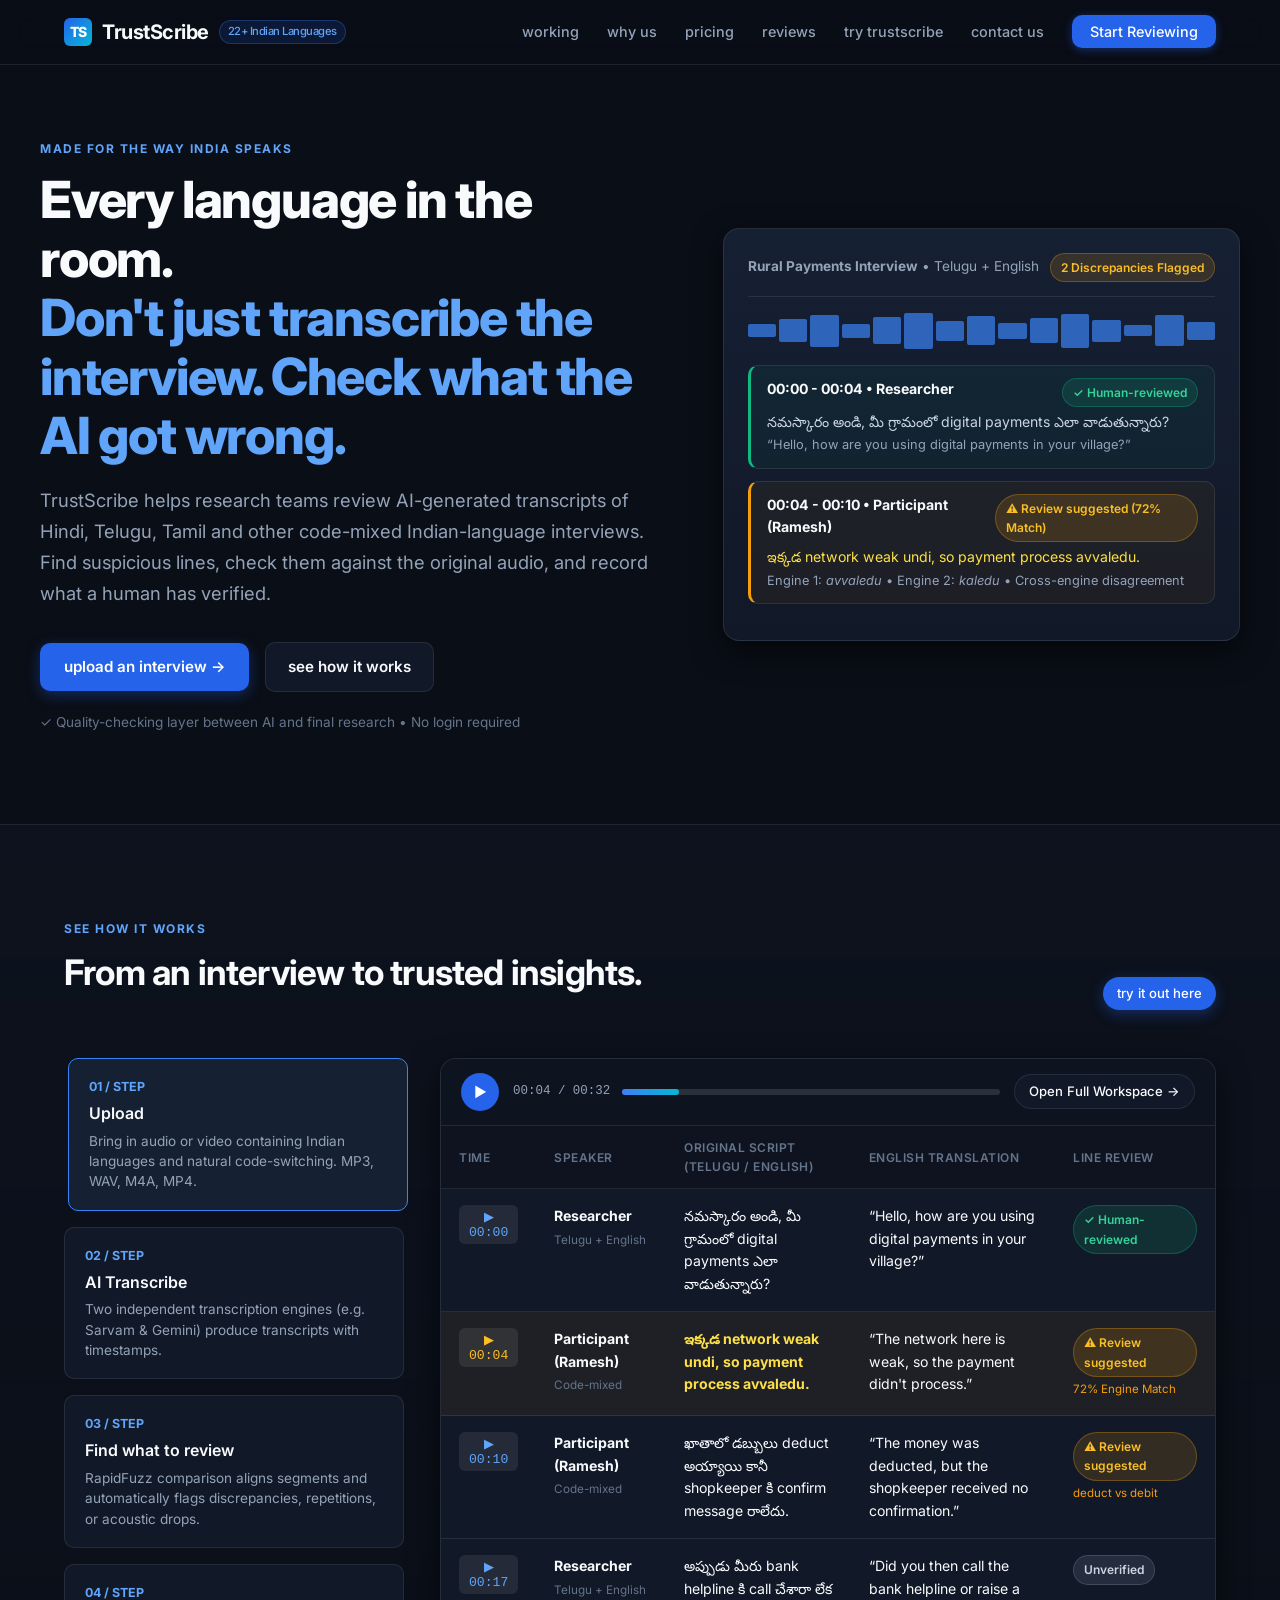
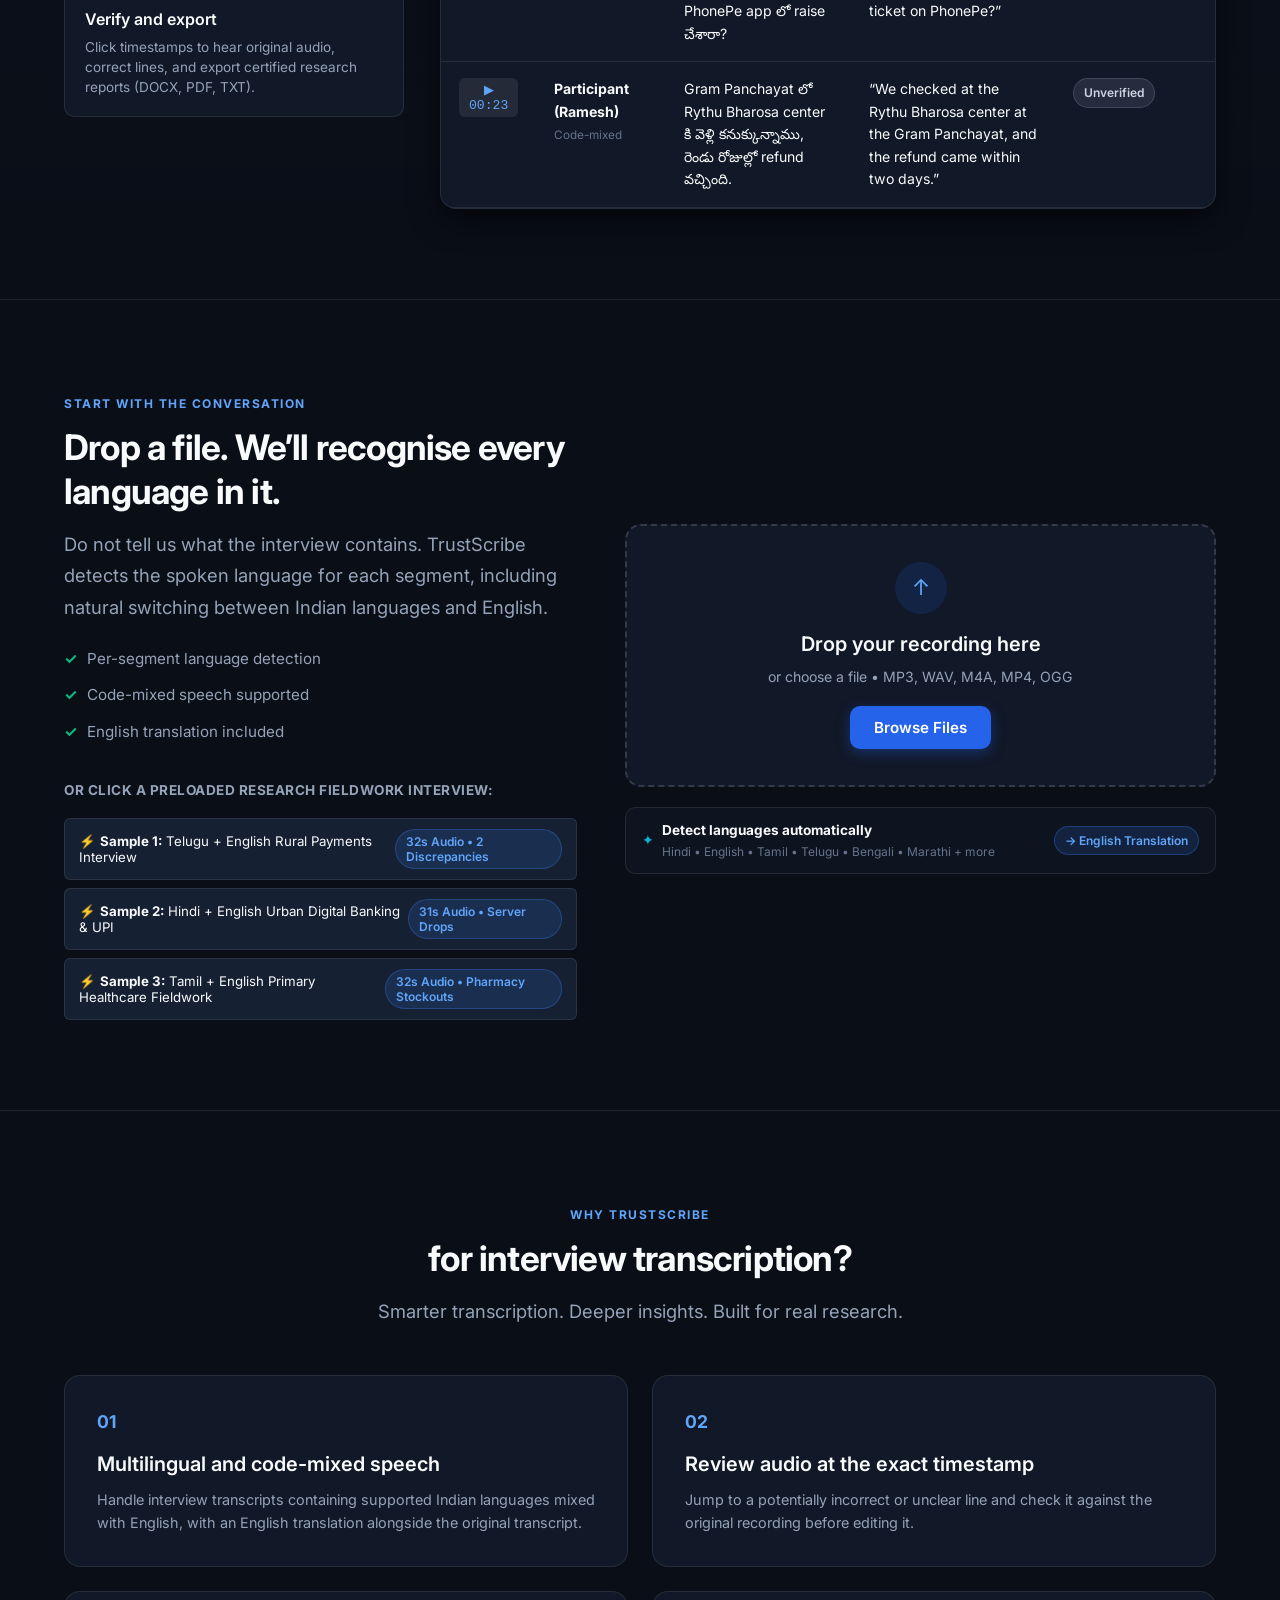
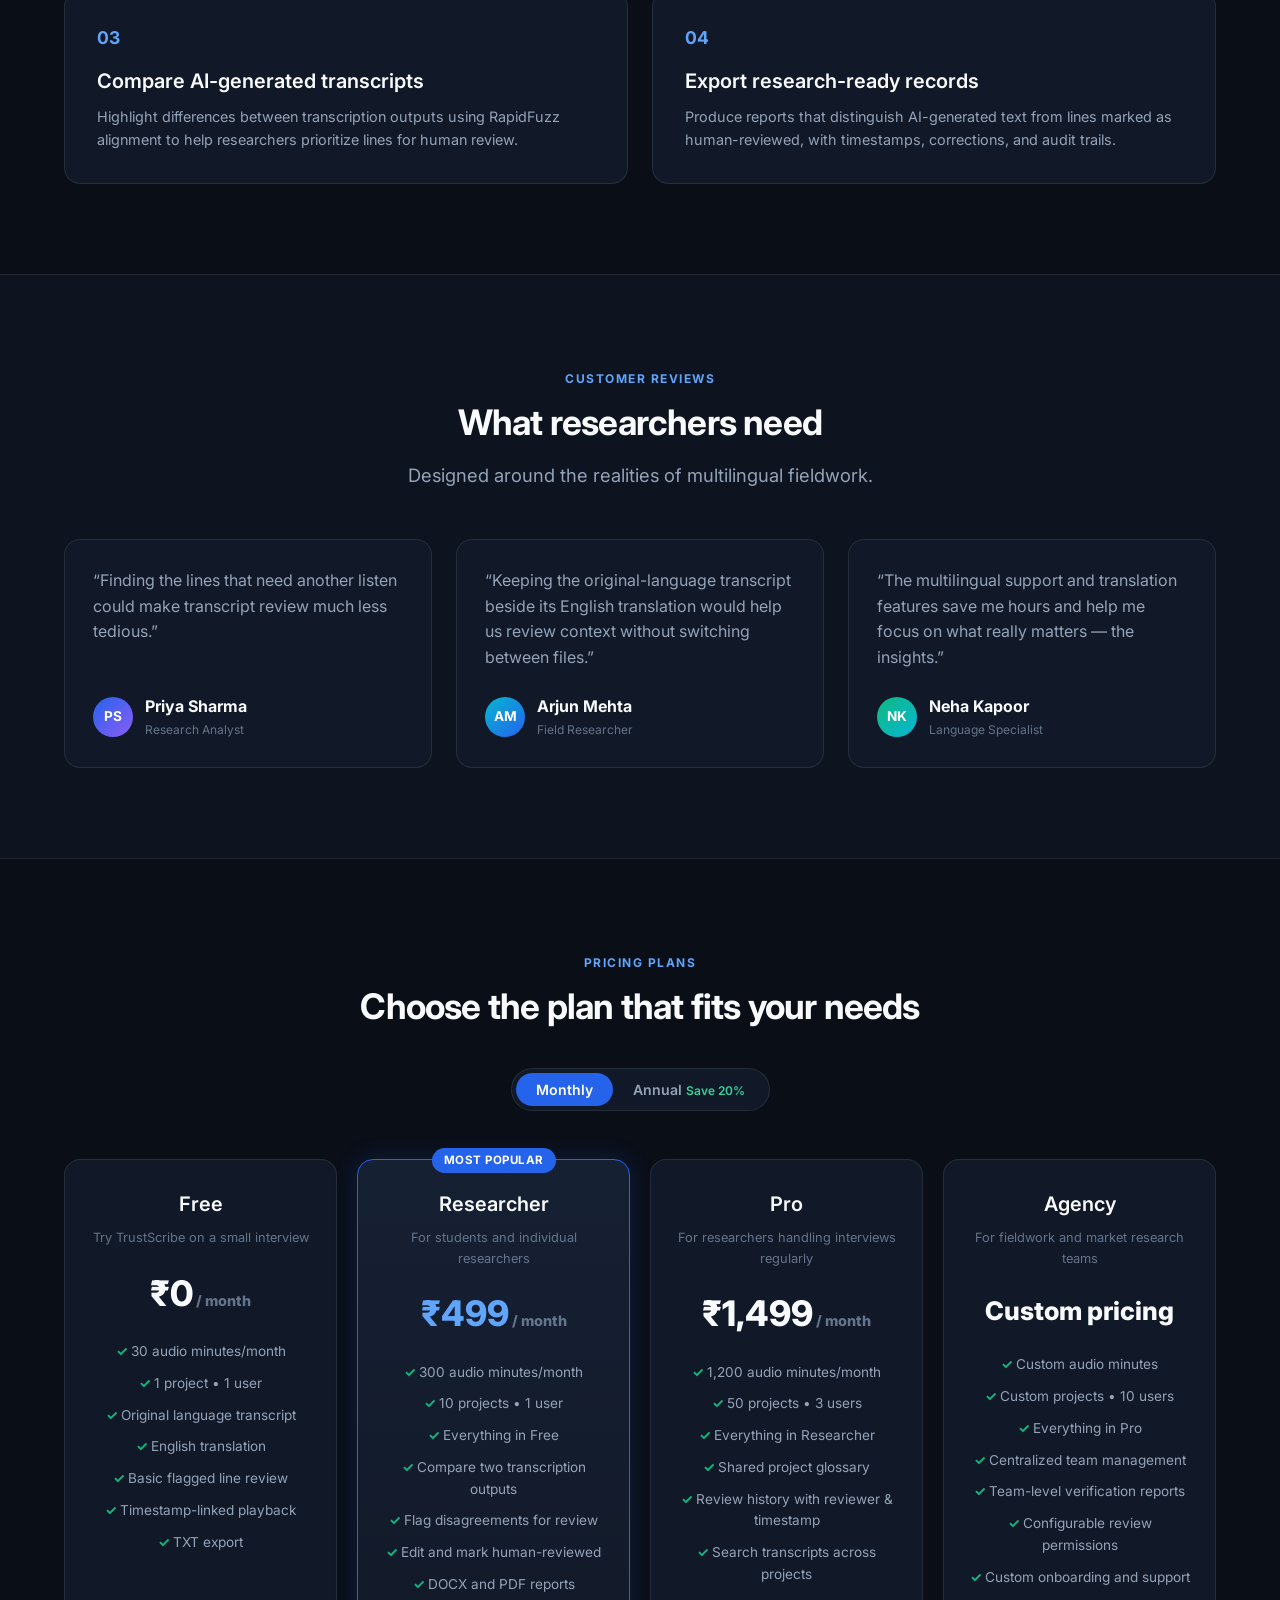
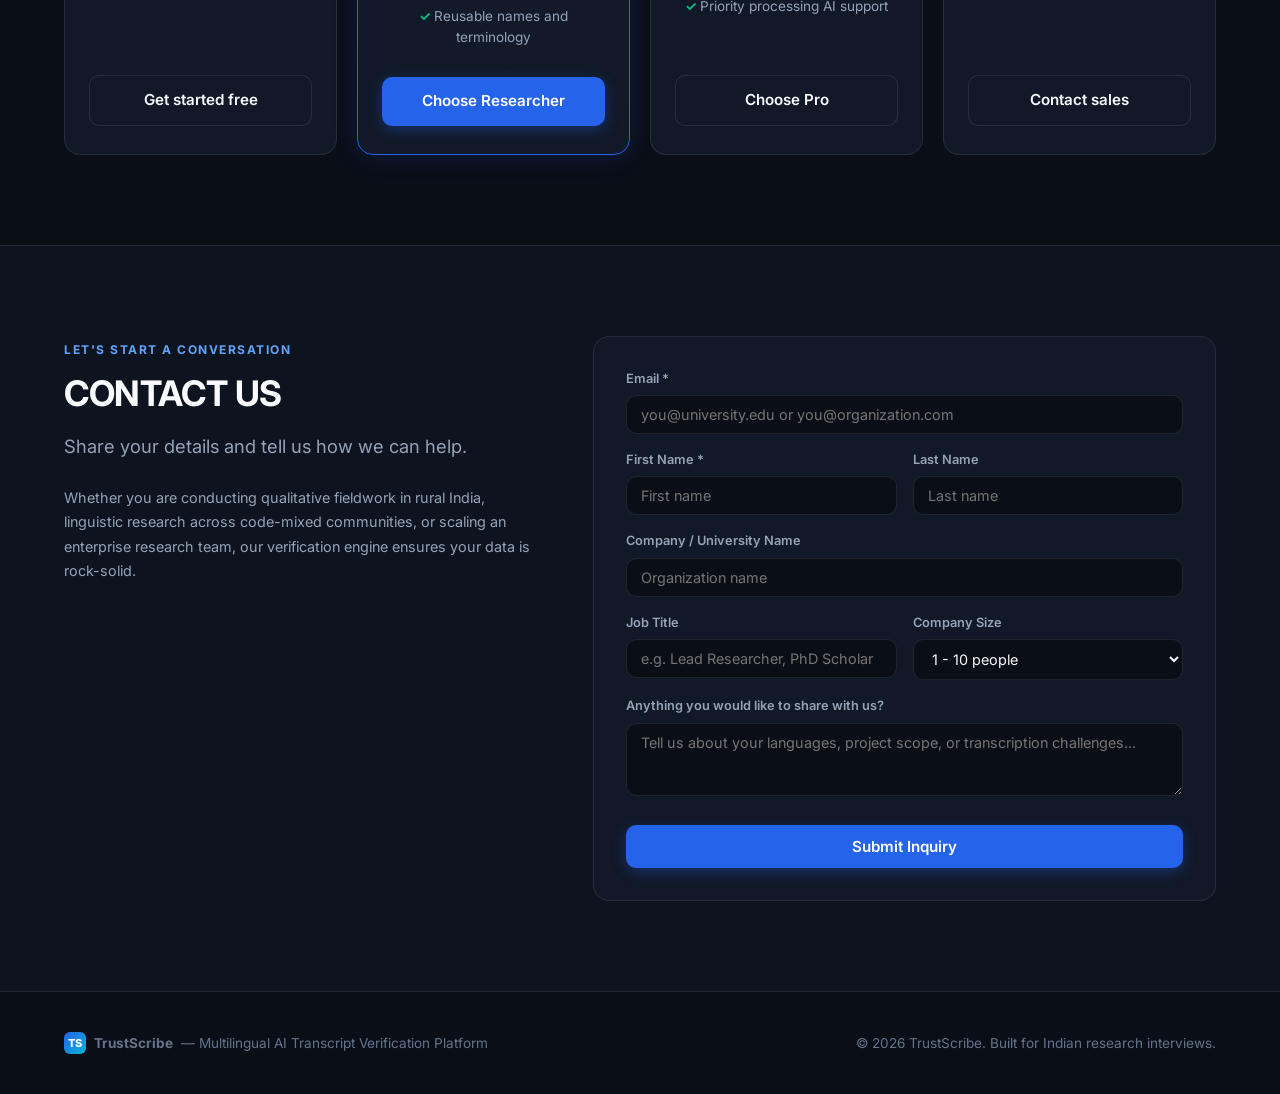
==== frontend/index.html @ f4015d26 "feat: TrustScribe - Multilingual AI Transcript Verification Platform" ====
<!DOCTYPE html>
<html lang="en">
<head>
  <meta charset="UTF-8" />
  <meta name="viewport" content="width=device-width, initial-scale=1.0" />
  <title>TrustScribe — Multilingual AI Transcript Verification Platform</title>
  <link rel="stylesheet" href="css/style.css" />
  <link rel="preconnect" href="https://fonts.googleapis.com">
  <link rel="preconnect" href="https://fonts.gstatic.com" crossorigin>
  <link href="https://fonts.googleapis.com/css2?family=Inter:wght@400;500;600;700;800&family=Noto+Sans+Devanagari:wght@400;600&family=Noto+Sans+Tamil:wght@400;600&family=Noto+Sans+Telugu:wght@400;600&display=swap" rel="stylesheet">
</head>
<body>

  <!-- Top Navigation Bar -->
  <nav class="navbar">
    <div class="container nav-container">
      <a href="index.html" class="logo-group">
        <div class="logo-icon">TS</div>
        <span>TrustScribe</span>
        <span class="logo-badge">22+ Indian Languages</span>
      </a>
      <ul class="nav-links">
        <li><a href="#how-it-works">working</a></li>
        <li><a href="#why-us">why us</a></li>
        <li><a href="#pricing">pricing</a></li>
        <li><a href="#reviews">reviews</a></li>
        <li><a href="#upload">try trustscribe</a></li>
        <li><a href="#contact">contact us</a></li>
        <li><a href="#upload" class="nav-cta-btn">Start Reviewing</a></li>
      </ul>
    </div>
  </nav>

  <!-- Hero Section -->
  <section class="container hero">
    <div class="hero-left">
      <span class="eyebrow">MADE FOR THE WAY INDIA SPEAKS</span>
      <h1>Every language in the room.<br><span style="color:#60a5fa;">Don't just transcribe the interview. Check what the AI got wrong.</span></h1>
      <p class="lead">
        TrustScribe helps research teams review AI-generated transcripts of Hindi, Telugu, Tamil and other code-mixed Indian-language interviews. Find suspicious lines, check them against the original audio, and record what a human has verified.
      </p>
      <div class="hero-actions">
        <a href="#upload" class="btn-primary">upload an interview →</a>
        <a href="#how-it-works" class="btn-secondary">see how it works</a>
      </div>
      <p class="hero-note">✓ Quality-checking layer between AI and final research &bull; No login required</p>
    </div>

    <!-- Hero Card Mockup -->
    <div class="hero-card" aria-label="Research evidence preview">
      <div class="hero-card-header">
        <span><b>Rural Payments Interview</b> &bull; Telugu + English</span>
        <span class="badge badge-warning">2 Discrepancies Flagged</span>
      </div>
      <div class="hero-waveform">
        <span style="height:35%"></span><span style="height:65%"></span><span style="height:90%"></span>
        <span style="height:40%"></span><span style="height:75%"></span><span style="height:100%"></span>
        <span style="height:55%"></span><span style="height:80%"></span><span style="height:45%"></span>
        <span style="height:70%"></span><span style="height:95%"></span><span style="height:60%"></span>
        <span style="height:30%"></span><span style="height:85%"></span><span style="height:50%"></span>
      </div>
      <div class="hero-row verified">
        <div style="display:flex; justify-content:space-between; margin-bottom:4px;">
          <b>00:00 - 00:04 &bull; Researcher</b>
          <span class="badge badge-success">✓ Human-reviewed</span>
        </div>
        <p style="color:#cbd5e1;">నమస్కారం అండి, మీ గ్రామంలో digital payments ఎలా వాడుతున్నారు?</p>
        <p style="color:#94a3b8; font-size:0.8rem; margin-top:2px;">“Hello, how are you using digital payments in your village?”</p>
      </div>
      <div class="hero-row flagged">
        <div style="display:flex; justify-content:space-between; margin-bottom:4px;">
          <b>00:04 - 00:10 &bull; Participant (Ramesh)</b>
          <span class="badge badge-warning">⚠ Review suggested (72% Match)</span>
        </div>
        <p style="color:#fde047;">ఇక్కడ network weak undi, so payment process avvaledu.</p>
        <p style="color:#94a3b8; font-size:0.8rem; margin-top:2px;">Engine 1: <i>avvaledu</i> &bull; Engine 2: <i>kaledu</i> &bull; Cross-engine disagreement</p>
      </div>
    </div>
  </section>

  <!-- Section: SEE HOW IT WORKS -->
  <section class="how-it-works-section" id="how-it-works">
    <div class="container">
      <div class="section-head">
        <div>
          <span class="eyebrow">SEE HOW IT WORKS</span>
          <h2>From an interview to trusted insights.</h2>
        </div>
        <a href="#upload" class="btn-primary btn-pill">try it out here</a>
      </div>

      <div class="workflow-grid">
        <!-- Steps Navigation List -->
        <div class="steps-list">
          <div class="step-card active">
            <div class="step-num">01 / STEP</div>
            <div class="step-title">Upload</div>
            <p class="step-desc">Bring in audio or video containing Indian languages and natural code-switching. MP3, WAV, M4A, MP4.</p>
          </div>
          <div class="step-card">
            <div class="step-num">02 / STEP</div>
            <div class="step-title">AI Transcribe</div>
            <p class="step-desc">Two independent transcription engines (e.g. Sarvam & Gemini) produce transcripts with timestamps.</p>
          </div>
          <div class="step-card">
            <div class="step-num">03 / STEP</div>
            <div class="step-title">Find what to review</div>
            <p class="step-desc">RapidFuzz comparison aligns segments and automatically flags discrepancies, repetitions, or acoustic drops.</p>
          </div>
          <div class="step-card">
            <div class="step-num">04 / STEP</div>
            <div class="step-title">Verify and export</div>
            <p class="step-desc">Click timestamps to hear original audio, correct lines, and export certified research reports (DOCX, PDF, TXT).</p>
          </div>
        </div>

        <!-- Embedded Interactive Workspace Preview -->
        <div class="preview-workspace-card">
          <div class="preview-bar">
            <div class="preview-audio-ctrls">
              <button class="play-btn-circle" id="previewPlayBtn" title="Play / Pause Audio">▶</button>
              <div class="scrubber-wrap">
                <span class="time-readout" id="previewTime">00:04 / 00:32</span>
                <div class="scrubber-track" id="previewTrack">
                  <div class="scrubber-fill" id="previewFill" style="width: 15%;"></div>
                </div>
              </div>
              <a href="transcript.html?id=1" class="btn-secondary btn-pill" style="white-space:nowrap;">Open Full Workspace →</a>
            </div>
          </div>

          <table class="preview-table">
            <thead>
              <tr>
                <th style="width:80px;">Time</th>
                <th style="width:130px;">Speaker</th>
                <th>Original Script (Telugu / English)</th>
                <th>English Translation</th>
                <th style="width:160px;">Line Review</th>
              </tr>
            </thead>
            <tbody>
              <tr class="preview-tr" onclick="jumpPreviewAudio(0.0)">
                <td><button class="seg-time-btn">▶ 00:00</button></td>
                <td><b>Researcher</b><br><small style="color:#64748b;">Telugu + English</small></td>
                <td>నమస్కారం అండి, మీ గ్రామంలో digital payments ఎలా వాడుతున్నారు?</td>
                <td>“Hello, how are you using digital payments in your village?”</td>
                <td><span class="badge badge-success">✓ Human-reviewed</span></td>
              </tr>
              <tr class="preview-tr active-row" onclick="jumpPreviewAudio(4.6)" style="background:rgba(245, 158, 11, 0.06);">
                <td><button class="seg-time-btn" style="color:#fbbf24;">▶ 00:04</button></td>
                <td><b>Participant (Ramesh)</b><br><small style="color:#64748b;">Code-mixed</small></td>
                <td><b style="color:#fde047;">ఇక్కడ network weak undi, so payment process avvaledu.</b></td>
                <td>“The network here is weak, so the payment didn't process.”</td>
                <td><span class="badge badge-warning">⚠ Review suggested</span><br><small style="color:#f59e0b; font-size:0.72rem;">72% Engine Match</small></td>
              </tr>
              <tr class="preview-tr" onclick="jumpPreviewAudio(10.9)">
                <td><button class="seg-time-btn">▶ 00:10</button></td>
                <td><b>Participant (Ramesh)</b><br><small style="color:#64748b;">Code-mixed</small></td>
                <td>ఖాతాలో డబ్బులు deduct అయ్యాయి కానీ shopkeeper కి confirm message రాలేదు.</td>
                <td>“The money was deducted, but the shopkeeper received no confirmation.”</td>
                <td><span class="badge badge-warning">⚠ Review suggested</span><br><small style="color:#f59e0b; font-size:0.72rem;">deduct vs debit</small></td>
              </tr>
              <tr class="preview-tr" onclick="jumpPreviewAudio(17.6)">
                <td><button class="seg-time-btn">▶ 00:17</button></td>
                <td><b>Researcher</b><br><small style="color:#64748b;">Telugu + English</small></td>
                <td>అప్పుడు మీరు bank helpline కి call చేశారా లేక PhonePe app లో raise చేశారా?</td>
                <td>“Did you then call the bank helpline or raise a ticket on PhonePe?”</td>
                <td><span class="badge badge-neutral">Unverified</span></td>
              </tr>
              <tr class="preview-tr" onclick="jumpPreviewAudio(23.9)">
                <td><button class="seg-time-btn">▶ 00:23</button></td>
                <td><b>Participant (Ramesh)</b><br><small style="color:#64748b;">Code-mixed</small></td>
                <td>Gram Panchayat లో Rythu Bharosa center కి వెళ్లి కనుక్కున్నాము, రెండు రోజుల్లో refund వచ్చింది.</td>
                <td>“We checked at the Rythu Bharosa center at the Gram Panchayat, and the refund came within two days.”</td>
                <td><span class="badge badge-neutral">Unverified</span></td>
              </tr>
            </tbody>
          </table>
        </div>
      </div>
    </div>
  </section>

  <!-- Section: START WITH THE CONVERSATION (Upload & Sample Demos) -->
  <section class="upload-section" id="upload">
    <div class="container upload-grid">
      <div>
        <span class="eyebrow">START WITH THE CONVERSATION</span>
        <h2>Drop a file. We’ll recognise every language in it.</h2>
        <p class="lead" style="margin-bottom:20px;">
          Do not tell us what the interview contains. TrustScribe detects the spoken language for each segment, including natural switching between Indian languages and English.
        </p>
        <div class="feature-checkmarks">
          <span>Per-segment language detection</span>
          <span>Code-mixed speech supported</span>
          <span>English translation included</span>
        </div>

        <div style="margin-top:36px;">
          <h4 style="font-size:0.85rem; color:#94a3b8; text-transform:uppercase; letter-spacing:0.5px; margin-bottom:10px;">
            Or click a preloaded research fieldwork interview:
          </h4>
          <div class="sample-buttons-row">
            <button class="sample-btn" onclick="runSampleInterview('rural_payments')">
              <span>⚡ <b>Sample 1:</b> Telugu + English Rural Payments Interview</span>
              <span class="badge badge-info">32s Audio &bull; 2 Discrepancies</span>
            </button>
            <button class="sample-btn" onclick="runSampleInterview('digital_banking')">
              <span>⚡ <b>Sample 2:</b> Hindi + English Urban Digital Banking & UPI</span>
              <span class="badge badge-info">31s Audio &bull; Server Drops</span>
            </button>
            <button class="sample-btn" onclick="runSampleInterview('healthcare')">
              <span>⚡ <b>Sample 3:</b> Tamil + English Primary Healthcare Fieldwork</span>
              <span class="badge badge-info">32s Audio &bull; Pharmacy Stockouts</span>
            </button>
          </div>
        </div>
      </div>

      <!-- Drag & Drop Zone -->
      <div>
        <div class="dropzone-card" id="dropzoneEl">
          <input type="file" id="audioFileInput" accept=".mp3,.wav,.m4a,.mp4,.ogg" hidden>
          <div class="drop-icon">↑</div>
          <h3 style="margin-bottom:6px;">Drop your recording here</h3>
          <p style="color:#94a3b8; font-size:0.88rem; margin-bottom:18px;">
            or choose a file &bull; MP3, WAV, M4A, MP4, OGG
          </p>
          <button class="btn-primary" onclick="document.getElementById('audioFileInput').click()">Browse Files</button>
        </div>

        <div class="auto-detect-pill-bar">
          <div style="display:flex; align-items:center; gap:8px;">
            <span style="color:#06b6d4;">✦</span>
            <div>
              <b>Detect languages automatically</b>
              <div style="font-size:0.75rem; color:#64748b;">Hindi &bull; English &bull; Tamil &bull; Telugu &bull; Bengali &bull; Marathi + more</div>
            </div>
          </div>
          <span class="badge badge-info">→ English Translation</span>
        </div>
        <p id="uploadStatusMsg" style="margin-top:12px; font-size:0.85rem; color:#94a3b8; text-align:center;"></p>
      </div>
    </div>
  </section>

  <!-- Section: WHY TRUSTSCRIBE (4 Features) -->
  <section class="why-section" id="why-us">
    <div class="container">
      <div style="text-align:center; max-width:700px; margin:0 auto 20px;">
        <span class="eyebrow">WHY TRUSTSCRIBE</span>
        <h2>for interview transcription?</h2>
        <p class="lead" style="margin:0 auto;">Smarter transcription. Deeper insights. Built for real research.</p>
      </div>

      <div class="four-cards-grid">
        <div class="feature-box">
          <div class="card-num">01</div>
          <h3>Multilingual and code-mixed speech</h3>
          <p style="color:#94a3b8; font-size:0.9rem; line-height:1.6;">
            Handle interview transcripts containing supported Indian languages mixed with English, with an English translation alongside the original transcript.
          </p>
        </div>
        <div class="feature-box">
          <div class="card-num">02</div>
          <h3>Review audio at the exact timestamp</h3>
          <p style="color:#94a3b8; font-size:0.9rem; line-height:1.6;">
            Jump to a potentially incorrect or unclear line and check it against the original recording before editing it.
          </p>
        </div>
        <div class="feature-box">
          <div class="card-num">03</div>
          <h3>Compare AI-generated transcripts</h3>
          <p style="color:#94a3b8; font-size:0.9rem; line-height:1.6;">
            Highlight differences between transcription outputs using RapidFuzz alignment to help researchers prioritize lines for human review.
          </p>
        </div>
        <div class="feature-box">
          <div class="card-num">04</div>
          <h3>Export research-ready records</h3>
          <p style="color:#94a3b8; font-size:0.9rem; line-height:1.6;">
            Produce reports that distinguish AI-generated text from lines marked as human-reviewed, with timestamps, corrections, and audit trails.
          </p>
        </div>
      </div>
    </div>
  </section>

  <!-- Section: CUSTOMER REVIEWS -->
  <section class="reviews-section" id="reviews">
    <div class="container">
      <div style="text-align:center; max-width:700px; margin:0 auto 20px;">
        <span class="eyebrow">CUSTOMER REVIEWS</span>
        <h2>What researchers need</h2>
        <p class="lead" style="margin:0 auto;">Designed around the realities of multilingual fieldwork.</p>
      </div>

      <div class="reviews-grid">
        <div class="review-card">
          <p class="review-quote">“Finding the lines that need another listen could make transcript review much less tedious.”</p>
          <div class="reviewer-meta">
            <div class="avatar-circle">PS</div>
            <div>
              <b>Priya Sharma</b>
              <div style="font-size:0.75rem; color:#64748b;">Research Analyst</div>
            </div>
          </div>
        </div>

        <div class="review-card">
          <p class="review-quote">“Keeping the original-language transcript beside its English translation would help us review context without switching between files.”</p>
          <div class="reviewer-meta">
            <div class="avatar-circle" style="background:linear-gradient(135deg, #06b6d4, #2563eb);">AM</div>
            <div>
              <b>Arjun Mehta</b>
              <div style="font-size:0.75rem; color:#64748b;">Field Researcher</div>
            </div>
          </div>
        </div>

        <div class="review-card">
          <p class="review-quote">“The multilingual support and translation features save me hours and help me focus on what really matters — the insights.”</p>
          <div class="reviewer-meta">
            <div class="avatar-circle" style="background:linear-gradient(135deg, #10b981, #06b6d4);">NK</div>
            <div>
              <b>Neha Kapoor</b>
              <div style="font-size:0.75rem; color:#64748b;">Language Specialist</div>
            </div>
          </div>
        </div>
      </div>
    </div>
  </section>

  <!-- Section: PRICING PLANS -->
  <section class="pricing-section" id="pricing">
    <div class="container" style="text-align:center;">
      <span class="eyebrow">PRICING PLANS</span>
      <h2>Choose the plan that fits your needs</h2>
      <div class="pricing-toggle">
        <button id="priceMonthlyBtn" class="active" onclick="setBillingCycle('monthly')">Monthly</button>
        <button id="priceAnnualBtn" onclick="setBillingCycle('annual')">Annual <span style="color:#34d399; font-size:0.75rem;">Save 20%</span></button>
      </div>

      <div class="pricing-grid">
        <!-- Free -->
        <div class="pricing-card">
          <div>
            <h3>Free</h3>
            <p style="font-size:0.8rem; color:#64748b;">Try TrustScribe on a small interview</p>
            <div class="pricing-price" id="priceFree">₹0<span style="font-size:0.9rem; color:#64748b;"> / month</span></div>
            <ul class="pricing-features">
              <li>30 audio minutes/month</li>
              <li>1 project &bull; 1 user</li>
              <li>Original language transcript</li>
              <li>English translation</li>
              <li>Basic flagged line review</li>
              <li>Timestamp-linked playback</li>
              <li>TXT export</li>
            </ul>
          </div>
          <a href="#upload" class="btn-secondary" style="width:100%;">Get started free</a>
        </div>

        <!-- Researcher (Popular) -->
        <div class="pricing-card popular">
          <div class="popular-badge">Most Popular</div>
          <div>
            <h3>Researcher</h3>
            <p style="font-size:0.8rem; color:#64748b;">For students and individual researchers</p>
            <div class="pricing-price" id="priceResearcher" style="color:#60a5fa;">₹499<span style="font-size:0.9rem; color:#64748b;"> / month</span></div>
            <ul class="pricing-features">
              <li>300 audio minutes/month</li>
              <li>10 projects &bull; 1 user</li>
              <li>Everything in Free</li>
              <li>Compare two transcription outputs</li>
              <li>Flag disagreements for review</li>
              <li>Edit and mark human-reviewed</li>
              <li>DOCX and PDF reports</li>
              <li>Reusable names and terminology</li>
            </ul>
          </div>
          <a href="#upload" class="btn-primary" style="width:100%;">Choose Researcher</a>
        </div>

        <!-- Pro -->
        <div class="pricing-card">
          <div>
            <h3>Pro</h3>
            <p style="font-size:0.8rem; color:#64748b;">For researchers handling interviews regularly</p>
            <div class="pricing-price" id="pricePro">₹1,499<span style="font-size:0.9rem; color:#64748b;"> / month</span></div>
            <ul class="pricing-features">
              <li>1,200 audio minutes/month</li>
              <li>50 projects &bull; 3 users</li>
              <li>Everything in Researcher</li>
              <li>Shared project glossary</li>
              <li>Review history with reviewer & timestamp</li>
              <li>Search transcripts across projects</li>
              <li>Priority processing AI support</li>
            </ul>
          </div>
          <a href="#upload" class="btn-secondary" style="width:100%;">Choose Pro</a>
        </div>

        <!-- Agency -->
        <div class="pricing-card">
          <div>
            <h3>Agency</h3>
            <p style="font-size:0.8rem; color:#64748b;">For fieldwork and market research teams</p>
            <div class="pricing-price" style="font-size:1.6rem; margin:22px 0;">Custom pricing</div>
            <ul class="pricing-features">
              <li>Custom audio minutes</li>
              <li>Custom projects &bull; 10 users</li>
              <li>Everything in Pro</li>
              <li>Centralized team management</li>
              <li>Team-level verification reports</li>
              <li>Configurable review permissions</li>
              <li>Custom onboarding and support</li>
            </ul>
          </div>
          <a href="#contact" class="btn-secondary" style="width:100%;">Contact sales</a>
        </div>
      </div>
    </div>
  </section>

  <!-- Section: CONTACT US -->
  <section class="contact-section" id="contact">
    <div class="container contact-grid">
      <div>
        <span class="eyebrow">LET'S START A CONVERSATION</span>
        <h2>CONTACT US</h2>
        <p class="lead" style="margin-bottom:24px;">Share your details and tell us how we can help.</p>
        <p style="color:#94a3b8; font-size:0.9rem; line-height:1.7;">
          Whether you are conducting qualitative fieldwork in rural India, linguistic research across code-mixed communities, or scaling an enterprise research team, our verification engine ensures your data is rock-solid.
        </p>
      </div>

      <form class="contact-form" id="contactForm">
        <div class="input-group">
          <label>Email *</label>
          <input type="email" class="form-input" id="contactEmail" required placeholder="you@university.edu or you@organization.com">
        </div>
        <div class="form-row">
          <div class="input-group">
            <label>First Name *</label>
            <input type="text" class="form-input" id="contactFirst" required placeholder="First name">
          </div>
          <div class="input-group">
            <label>Last Name</label>
            <input type="text" class="form-input" id="contactLast" placeholder="Last name">
          </div>
        </div>
        <div class="input-group">
          <label>Company / University Name</label>
          <input type="text" class="form-input" id="contactCompany" placeholder="Organization name">
        </div>
        <div class="form-row">
          <div class="input-group">
            <label>Job Title</label>
            <input type="text" class="form-input" id="contactTitle" placeholder="e.g. Lead Researcher, PhD Scholar">
          </div>
          <div class="input-group">
            <label>Company Size</label>
            <select class="form-input" id="contactSize">
              <option value="1-10">1 - 10 people</option>
              <option value="11-50">11 - 50 people</option>
              <option value="51-200">51 - 200 people</option>
              <option value="200+">200+ people</option>
            </select>
          </div>
        </div>
        <div class="input-group">
          <label>Anything you would like to share with us?</label>
          <textarea class="form-input" id="contactMessage" rows="3" placeholder="Tell us about your languages, project scope, or transcription challenges..."></textarea>
        </div>
        <button type="submit" class="btn-primary" style="margin-top:6px;">Submit Inquiry</button>
        <p id="contactStatusMsg" style="font-size:0.85rem; color:#34d399; margin-top:8px; display:none;"></p>
      </form>
    </div>
  </section>

  <!-- Footer -->
  <footer>
    <div class="container" style="display:flex; justify-content:space-between; align-items:center;">
      <div style="display:flex; align-items:center; gap:8px;">
        <div class="logo-icon" style="width:22px; height:22px; font-size:11px;">TS</div>
        <span style="font-weight:700;">TrustScribe</span>
        <span style="color:#64748b;">— Multilingual AI Transcript Verification Platform</span>
      </div>
      <div>&copy; 2026 TrustScribe. Built for Indian research interviews.</div>
    </div>
  </footer>

  <!-- Real-Time Processing Stepper Modal -->
  <div class="processing-modal" id="processingModal" style="display:none;">
    <div class="processing-card">
      <div class="spinner"></div>
      <h3 id="procTitle" style="text-align:center; margin-bottom:8px;">Processing Interview Recording</h3>
      <p id="procSub" style="text-align:center; color:#94a3b8; font-size:0.85rem;">Running TrustScribe acoustic verification pipeline...</p>
      
      <div class="stepper-list">
        <div class="stepper-item active" id="step1">
          <span>●</span>
          <span>1. Uploading & validating recording format</span>
        </div>
        <div class="stepper-item" id="step2">
          <span>○</span>
          <span>2. Dual-Engine ASR (Engine 1: Sarvam + Engine 2: Gemini)</span>
        </div>
        <div class="stepper-item" id="step3">
          <span>○</span>
          <span>3. RapidFuzz segment alignment & discrepancy detection</span>
        </div>
        <div class="stepper-item" id="step4">
          <span>○</span>
          <span>4. Segment-level language identification & English translation</span>
        </div>
        <div class="stepper-item" id="step5">
          <span>○</span>
          <span>5. Synthesizing evidence insights & launching workspace</span>
        </div>
      </div>
    </div>
  </div>

  <audio id="demoAudioPlayer" preload="auto" src="http://127.0.0.1:8000/stream-audio/sample_rural_payments_telugu_en.wav"></audio>

  <script src="js/api.js"></script>
  <script src="js/landing.js"></script>
</body>
</html>
---- frontend/css/style.css ----
:root {
  --bg-dark: #0a0e17;
  --bg-card: #111827;
  --bg-card-hover: #162033;
  --bg-elevated: #1f293d;
  --border-color: rgba(255, 255, 255, 0.09);
  --border-active: #3b82f6;
  
  --text-main: #f8fafc;
  --text-muted: #94a3b8;
  --text-dim: #64748b;
  
  --primary: #2563eb;
  --primary-hover: #1d4ed8;
  --primary-light: rgba(37, 99, 235, 0.15);
  
  --accent-cyan: #06b6d4;
  --accent-emerald: #10b981;
  --accent-amber: #f59e0b;
  --accent-purple: #8b5cf6;
  --accent-rose: #f43f5e;
  
  --radius-sm: 6px;
  --radius-md: 10px;
  --radius-lg: 16px;
  --radius-full: 9999px;
  
  --shadow-sm: 0 1px 3px rgba(0, 0, 0, 0.3);
  --shadow-md: 0 4px 14px rgba(0, 0, 0, 0.4);
  --shadow-lg: 0 10px 30px rgba(0, 0, 0, 0.6);
  
  --font-sans: 'Inter', -apple-system, BlinkMacSystemFont, "Segoe UI", Roboto, "Noto Sans", "Noto Sans Telugu", "Noto Sans Devanagari", "Noto Sans Tamil", sans-serif;
}

* {
  box-sizing: border-box;
  margin: 0;
  padding: 0;
}

body {
  font-family: var(--font-sans);
  background-color: var(--bg-dark);
  color: var(--text-main);
  line-height: 1.6;
  -webkit-font-smoothing: antialiased;
  overflow-x: hidden;
}

a {
  color: inherit;
  text-decoration: none;
}

button, input, textarea, select {
  font-family: inherit;
}

.container {
  max-width: 1200px;
  margin: 0 auto;
  padding: 0 24px;
}

/* --- NAVIGATION --- */
.navbar {
  position: sticky;
  top: 0;
  z-index: 100;
  backdrop-filter: blur(12px);
  background-color: rgba(10, 14, 23, 0.85);
  border-bottom: 1px solid var(--border-color);
  padding: 16px 0;
}

.nav-container {
  display: flex;
  align-items: center;
  justify-content: space-between;
}

.logo-group {
  display: flex;
  align-items: center;
  gap: 10px;
  font-size: 1.25rem;
  font-weight: 700;
  letter-spacing: -0.5px;
}

.logo-icon {
  width: 28px;
  height: 28px;
  background: linear-gradient(135deg, #2563eb, #06b6d4);
  border-radius: var(--radius-sm);
  display: flex;
  align-items: center;
  justify-content: center;
  font-size: 14px;
  font-weight: 800;
  color: #fff;
}

.logo-badge {
  font-size: 0.7rem;
  background: rgba(37, 99, 235, 0.15);
  color: #60a5fa;
  border: 1px solid rgba(59, 130, 246, 0.3);
  padding: 2px 8px;
  border-radius: var(--radius-full);
  font-weight: 500;
}

.nav-links {
  display: flex;
  align-items: center;
  gap: 28px;
  list-style: none;
  font-size: 0.9rem;
  font-weight: 500;
  color: var(--text-muted);
}

.nav-links a:hover {
  color: var(--text-main);
}

.nav-cta-btn {
  background: var(--primary);
  color: #fff !important;
  padding: 8px 18px;
  border-radius: var(--radius-md);
  transition: background 0.2s;
  box-shadow: 0 2px 8px rgba(37, 99, 235, 0.4);
}

.nav-cta-btn:hover {
  background: var(--primary-hover);
}

/* --- BUTTONS --- */
.btn-primary {
  display: inline-flex;
  align-items: center;
  justify-content: center;
  gap: 8px;
  background-color: var(--primary);
  color: #fff;
  border: none;
  padding: 12px 24px;
  border-radius: var(--radius-md);
  font-weight: 600;
  font-size: 0.95rem;
  cursor: pointer;
  transition: all 0.2s;
  box-shadow: 0 4px 14px rgba(37, 99, 235, 0.35);
}

.btn-primary:hover {
  background-color: var(--primary-hover);
  transform: translateY(-1px);
}

.btn-secondary {
  display: inline-flex;
  align-items: center;
  justify-content: center;
  gap: 8px;
  background-color: var(--bg-card);
  color: var(--text-main);
  border: 1px solid var(--border-color);
  padding: 12px 22px;
  border-radius: var(--radius-md);
  font-weight: 600;
  font-size: 0.95rem;
  cursor: pointer;
  transition: all 0.2s;
}

.btn-secondary:hover {
  background-color: var(--bg-card-hover);
  border-color: rgba(255, 255, 255, 0.2);
}

.btn-pill {
  padding: 6px 14px;
  border-radius: var(--radius-full);
  font-size: 0.82rem;
  font-weight: 500;
}

/* --- EYEBROWS & HEADINGS --- */
.eyebrow {
  font-size: 0.75rem;
  font-weight: 700;
  letter-spacing: 1.5px;
  text-transform: uppercase;
  color: #60a5fa;
  margin-bottom: 12px;
  display: inline-block;
}

h1 {
  font-size: 3.2rem;
  font-weight: 800;
  line-height: 1.15;
  letter-spacing: -1.2px;
  margin-bottom: 20px;
}

h2 {
  font-size: 2.2rem;
  font-weight: 700;
  letter-spacing: -0.8px;
  line-height: 1.25;
  margin-bottom: 16px;
}

h3 {
  font-size: 1.25rem;
  font-weight: 600;
  margin-bottom: 8px;
}

p.lead {
  font-size: 1.15rem;
  color: var(--text-muted);
  line-height: 1.7;
  max-width: 700px;
}

/* --- HERO SECTION --- */
.hero {
  padding: 70px 0 90px;
  display: grid;
  grid-template-columns: 1.1fr 0.9fr;
  gap: 50px;
  align-items: center;
}

.hero-actions {
  display: flex;
  align-items: center;
  gap: 16px;
  margin-top: 32px;
  margin-bottom: 20px;
}

.hero-note {
  font-size: 0.85rem;
  color: var(--text-dim);
}

.hero-card {
  background: linear-gradient(180deg, #162033 0%, #111827 100%);
  border: 1px solid var(--border-color);
  border-radius: var(--radius-lg);
  padding: 24px;
  box-shadow: var(--shadow-lg);
  position: relative;
  overflow: hidden;
}

.hero-card-header {
  display: flex;
  justify-content: space-between;
  align-items: center;
  border-bottom: 1px solid var(--border-color);
  padding-bottom: 14px;
  margin-bottom: 16px;
  font-size: 0.85rem;
  color: var(--text-muted);
}

.hero-waveform {
  display: flex;
  align-items: center;
  gap: 3px;
  height: 36px;
  margin: 16px 0;
}

.hero-waveform span {
  flex: 1;
  background: #3b82f6;
  border-radius: 2px;
  opacity: 0.7;
}

.hero-row {
  background: var(--bg-dark);
  border: 1px solid var(--border-color);
  border-radius: var(--radius-md);
  padding: 12px 16px;
  margin-bottom: 12px;
  font-size: 0.88rem;
}

.hero-row.flagged {
  border-left: 3px solid var(--accent-amber);
  background: rgba(245, 158, 11, 0.05);
}

.hero-row.verified {
  border-left: 3px solid var(--accent-emerald);
  background: rgba(16, 185, 129, 0.05);
}

/* --- SECTION: SEE HOW IT WORKS --- */
.how-it-works-section {
  padding: 90px 0;
  background: linear-gradient(180deg, rgba(17, 24, 39, 0.4) 0%, rgba(10, 14, 23, 0.8) 100%);
  border-top: 1px solid var(--border-color);
  border-bottom: 1px solid var(--border-color);
}

.section-head {
  display: flex;
  justify-content: space-between;
  align-items: flex-end;
  margin-bottom: 48px;
}

.workflow-grid {
  display: grid;
  grid-template-columns: 340px 1fr;
  gap: 36px;
  align-items: start;
}

.steps-list {
  display: flex;
  flex-direction: column;
  gap: 16px;
}

.step-card {
  background: var(--bg-card);
  border: 1px solid var(--border-color);
  border-radius: var(--radius-md);
  padding: 18px 20px;
  transition: all 0.2s;
  cursor: pointer;
}

.step-card.active, .step-card:hover {
  background: var(--bg-card-hover);
  border-color: var(--border-active);
  transform: translateX(4px);
}

.step-num {
  font-size: 0.78rem;
  font-weight: 700;
  color: #60a5fa;
  margin-bottom: 4px;
}

.step-title {
  font-size: 1rem;
  font-weight: 600;
  margin-bottom: 4px;
}

.step-desc {
  font-size: 0.85rem;
  color: var(--text-muted);
  line-height: 1.5;
}

/* --- EMBEDDED INTERACTIVE WORKSPACE PREVIEW --- */
.preview-workspace-card {
  background: var(--bg-card);
  border: 1px solid var(--border-color);
  border-radius: var(--radius-lg);
  overflow: hidden;
  box-shadow: var(--shadow-lg);
}

.preview-bar {
  background: #0d131f;
  border-bottom: 1px solid var(--border-color);
  padding: 14px 20px;
  display: flex;
  align-items: center;
  justify-content: space-between;
}

.preview-audio-ctrls {
  display: flex;
  align-items: center;
  gap: 14px;
  width: 100%;
}

.play-btn-circle {
  width: 38px;
  height: 38px;
  border-radius: 50%;
  background: var(--primary);
  border: none;
  color: #fff;
  display: flex;
  align-items: center;
  justify-content: center;
  font-size: 14px;
  cursor: pointer;
  transition: background 0.2s;
  flex-shrink: 0;
}

.play-btn-circle:hover {
  background: var(--primary-hover);
}

.scrubber-wrap {
  flex: 1;
  display: flex;
  align-items: center;
  gap: 12px;
}

.scrubber-track {
  flex: 1;
  height: 6px;
  background: rgba(255, 255, 255, 0.12);
  border-radius: var(--radius-full);
  cursor: pointer;
  position: relative;
}

.scrubber-fill {
  height: 100%;
  background: linear-gradient(90deg, #3b82f6, #06b6d4);
  border-radius: var(--radius-full);
  width: 25%;
  position: relative;
}

.time-readout {
  font-size: 0.78rem;
  font-family: monospace;
  color: var(--text-muted);
  min-width: 80px;
}

.preview-table {
  width: 100%;
  border-collapse: collapse;
  font-size: 0.88rem;
}

.preview-table th {
  text-align: left;
  padding: 12px 18px;
  font-size: 0.75rem;
  font-weight: 600;
  color: var(--text-dim);
  text-transform: uppercase;
  letter-spacing: 0.5px;
  border-bottom: 1px solid var(--border-color);
  background: rgba(0, 0, 0, 0.2);
}

.preview-table td {
  padding: 16px 18px;
  border-bottom: 1px solid var(--border-color);
  vertical-align: top;
}

.preview-table tr:hover td {
  background: rgba(255, 255, 255, 0.02);
}

.badge {
  display: inline-flex;
  align-items: center;
  gap: 5px;
  padding: 4px 10px;
  border-radius: var(--radius-full);
  font-size: 0.75rem;
  font-weight: 600;
}

.badge-warning {
  background: rgba(245, 158, 11, 0.15);
  color: #fbbf24;
  border: 1px solid rgba(245, 158, 11, 0.3);
}

.badge-success {
  background: rgba(16, 185, 129, 0.15);
  color: #34d399;
  border: 1px solid rgba(16, 185, 129, 0.3);
}

.badge-info {
  background: rgba(59, 130, 246, 0.15);
  color: #60a5fa;
  border: 1px solid rgba(59, 130, 246, 0.3);
}

.badge-purple {
  background: rgba(139, 92, 246, 0.15);
  color: #a78bfa;
  border: 1px solid rgba(139, 92, 246, 0.3);
}

.badge-neutral {
  background: rgba(148, 163, 184, 0.15);
  color: #cbd5e1;
  border: 1px solid rgba(148, 163, 184, 0.25);
}

/* --- SECTION: UPLOAD & AUTOMATIC DETECTION --- */
.upload-section {
  padding: 90px 0;
}

.upload-grid {
  display: grid;
  grid-template-columns: 1fr 1.15fr;
  gap: 48px;
  align-items: center;
}

.feature-checkmarks {
  display: flex;
  flex-direction: column;
  gap: 12px;
  margin-top: 24px;
  font-size: 0.95rem;
  color: var(--text-muted);
}

.feature-checkmarks span {
  display: flex;
  align-items: center;
  gap: 10px;
}

.feature-checkmarks span::before {
  content: "✓";
  color: var(--accent-emerald);
  font-weight: 700;
}

.dropzone-card {
  background: var(--bg-card);
  border: 2px dashed rgba(255, 255, 255, 0.15);
  border-radius: var(--radius-lg);
  padding: 36px 28px;
  text-align: center;
  transition: all 0.2s;
  cursor: pointer;
}

.dropzone-card:hover, .dropzone-card.dragover {
  border-color: var(--primary);
  background: rgba(37, 99, 235, 0.05);
}

.drop-icon {
  width: 52px;
  height: 52px;
  border-radius: 50%;
  background: rgba(37, 99, 235, 0.15);
  color: #60a5fa;
  display: inline-flex;
  align-items: center;
  justify-content: center;
  font-size: 22px;
  margin-bottom: 14px;
}

.auto-detect-pill-bar {
  margin-top: 20px;
  padding: 12px 16px;
  background: #0d131f;
  border: 1px solid var(--border-color);
  border-radius: var(--radius-md);
  display: flex;
  align-items: center;
  justify-content: space-between;
  font-size: 0.85rem;
}

.sample-buttons-row {
  display: flex;
  flex-direction: column;
  gap: 8px;
  margin-top: 16px;
}

.sample-btn {
  background: var(--bg-card-hover);
  border: 1px solid var(--border-color);
  color: var(--text-main);
  padding: 10px 14px;
  border-radius: var(--radius-sm);
  font-size: 0.83rem;
  text-align: left;
  display: flex;
  align-items: center;
  justify-content: space-between;
  cursor: pointer;
  transition: all 0.15s;
}

.sample-btn:hover {
  border-color: var(--border-active);
  background: var(--bg-elevated);
}

/* --- PROCESSING STEPPER MODAL --- */
.processing-modal {
  position: fixed;
  inset: 0;
  background: rgba(0, 0, 0, 0.75);
  backdrop-filter: blur(8px);
  display: flex;
  align-items: center;
  justify-content: center;
  z-index: 999;
}

.processing-card {
  background: var(--bg-card);
  border: 1px solid var(--border-color);
  border-radius: var(--radius-lg);
  padding: 36px;
  width: 90%;
  max-width: 540px;
  box-shadow: var(--shadow-lg);
}

.spinner {
  width: 44px;
  height: 44px;
  border: 3px solid rgba(59, 130, 246, 0.2);
  border-top-color: var(--primary);
  border-radius: 50%;
  animation: spin 0.8s linear infinite;
  margin: 0 auto 20px;
}

@keyframes spin {
  to { transform: rotate(360deg); }
}

.stepper-list {
  display: flex;
  flex-direction: column;
  gap: 12px;
  margin-top: 24px;
  font-size: 0.88rem;
}

.stepper-item {
  display: flex;
  align-items: center;
  gap: 12px;
  color: var(--text-dim);
}

.stepper-item.completed {
  color: var(--accent-emerald);
}

.stepper-item.active {
  color: #60a5fa;
  font-weight: 600;
}

/* --- WHY TRUSTSCRIBE (4 CARDS) --- */
.why-section {
  padding: 90px 0;
  border-top: 1px solid var(--border-color);
}

.four-cards-grid {
  display: grid;
  grid-template-columns: repeat(2, 1fr);
  gap: 24px;
  margin-top: 48px;
}

.feature-box {
  background: var(--bg-card);
  border: 1px solid var(--border-color);
  border-radius: var(--radius-lg);
  padding: 32px;
  transition: all 0.2s;
}

.feature-box:hover {
  border-color: rgba(255, 255, 255, 0.2);
  transform: translateY(-2px);
}

.feature-box .card-num {
  font-size: 1.1rem;
  font-weight: 700;
  color: #60a5fa;
  margin-bottom: 12px;
}

/* --- CUSTOMER REVIEWS --- */
.reviews-section {
  padding: 90px 0;
  background: #0d131f;
  border-top: 1px solid var(--border-color);
}

.reviews-grid {
  display: grid;
  grid-template-columns: repeat(3, 1fr);
  gap: 24px;
  margin-top: 48px;
}

.review-card {
  background: var(--bg-card);
  border: 1px solid var(--border-color);
  border-radius: var(--radius-lg);
  padding: 28px;
  display: flex;
  flex-direction: column;
  justify-content: space-between;
}

.review-quote {
  font-size: 1rem;
  color: var(--text-muted);
  line-height: 1.6;
  margin-bottom: 24px;
  position: relative;
}

.reviewer-meta {
  display: flex;
  align-items: center;
  gap: 12px;
}

.avatar-circle {
  width: 40px;
  height: 40px;
  border-radius: 50%;
  background: linear-gradient(135deg, #2563eb, #8b5cf6);
  display: flex;
  align-items: center;
  justify-content: center;
  font-weight: 700;
  font-size: 0.85rem;
  color: #fff;
}

/* --- PRICING --- */
.pricing-section {
  padding: 90px 0;
  border-top: 1px solid var(--border-color);
}

.pricing-toggle {
  display: inline-flex;
  align-items: center;
  background: var(--bg-card);
  border: 1px solid var(--border-color);
  border-radius: var(--radius-full);
  padding: 4px;
  margin: 24px 0 48px;
}

.pricing-toggle button {
  background: transparent;
  border: none;
  color: var(--text-muted);
  padding: 8px 20px;
  border-radius: var(--radius-full);
  font-weight: 600;
  font-size: 0.88rem;
  cursor: pointer;
}

.pricing-toggle button.active {
  background: var(--primary);
  color: #fff;
}

.pricing-grid {
  display: grid;
  grid-template-columns: repeat(4, 1fr);
  gap: 20px;
}

.pricing-card {
  background: var(--bg-card);
  border: 1px solid var(--border-color);
  border-radius: var(--radius-lg);
  padding: 28px 24px;
  display: flex;
  flex-direction: column;
  justify-content: space-between;
  position: relative;
}

.pricing-card.popular {
  border-color: var(--primary);
  background: linear-gradient(180deg, #162033 0%, #111827 100%);
  box-shadow: 0 0 24px rgba(37, 99, 235, 0.2);
}

.popular-badge {
  position: absolute;
  top: -12px;
  left: 50%;
  transform: translateX(-50%);
  background: var(--primary);
  color: #fff;
  font-size: 0.72rem;
  font-weight: 700;
  padding: 3px 12px;
  border-radius: var(--radius-full);
  text-transform: uppercase;
  letter-spacing: 0.5px;
}

.pricing-price {
  font-size: 2.2rem;
  font-weight: 800;
  margin: 16px 0;
}

.pricing-features {
  list-style: none;
  font-size: 0.85rem;
  color: var(--text-muted);
  display: flex;
  flex-direction: column;
  gap: 10px;
  margin: 20px 0 28px;
}

.pricing-features li::before {
  content: "✓ ";
  color: var(--accent-emerald);
  font-weight: 700;
}

/* --- CONTACT US --- */
.contact-section {
  padding: 90px 0;
  background: #0d131f;
  border-top: 1px solid var(--border-color);
}

.contact-grid {
  display: grid;
  grid-template-columns: 1fr 1.3fr;
  gap: 50px;
}

.contact-form {
  background: var(--bg-card);
  border: 1px solid var(--border-color);
  border-radius: var(--radius-lg);
  padding: 32px;
  display: flex;
  flex-direction: column;
  gap: 16px;
}

.form-row {
  display: grid;
  grid-template-columns: 1fr 1fr;
  gap: 16px;
}

.input-group label {
  display: block;
  font-size: 0.8rem;
  font-weight: 600;
  color: var(--text-muted);
  margin-bottom: 6px;
}

.form-input {
  width: 100%;
  background: var(--bg-dark);
  border: 1px solid var(--border-color);
  border-radius: var(--radius-md);
  padding: 10px 14px;
  color: var(--text-main);
  font-size: 0.9rem;
  transition: border-color 0.2s;
}

.form-input:focus {
  outline: none;
  border-color: var(--primary);
}

/* --- FOOTER --- */
footer {
  padding: 40px 0;
  border-top: 1px solid var(--border-color);
  font-size: 0.85rem;
  color: var(--text-dim);
}

/* --- FULL DEDICATED WORKSPACE STYLES (transcript.html) --- */
.workspace-page {
  background: #090d16;
  min-height: 100vh;
  display: flex;
  flex-direction: column;
}

.ws-top-bar {
  background: #0e1422;
  border-bottom: 1px solid var(--border-color);
  padding: 12px 24px;
  display: flex;
  align-items: center;
  justify-content: space-between;
}

.ws-title-group {
  display: flex;
  align-items: center;
  gap: 14px;
}

.ws-actions-group {
  display: flex;
  align-items: center;
  gap: 10px;
}

.ws-audio-bar {
  background: #111827;
  border-bottom: 1px solid var(--border-color);
  padding: 12px 24px;
  display: flex;
  align-items: center;
  gap: 16px;
  position: sticky;
  top: 0;
  z-index: 90;
}

.ws-stats-banner {
  background: rgba(30, 41, 59, 0.4);
  border-bottom: 1px solid var(--border-color);
  padding: 10px 24px;
  display: flex;
  align-items: center;
  justify-content: space-between;
  font-size: 0.85rem;
}

.ws-toolbar {
  padding: 16px 24px;
  display: flex;
  align-items: center;
  justify-content: space-between;
  gap: 16px;
  border-bottom: 1px solid var(--border-color);
}

.filter-pills {
  display: flex;
  align-items: center;
  gap: 8px;
}

.filter-pill {
  background: var(--bg-card);
  border: 1px solid var(--border-color);
  color: var(--text-muted);
  padding: 6px 14px;
  border-radius: var(--radius-full);
  font-size: 0.8rem;
  cursor: pointer;
  transition: all 0.15s;
}

.filter-pill.active {
  background: var(--primary);
  color: #fff;
  border-color: var(--primary);
}

.ws-segments-container {
  flex: 1;
  padding: 24px;
  max-width: 1300px;
  margin: 0 auto;
  width: 100%;
  display: flex;
  flex-direction: column;
  gap: 16px;
}

.ws-segment-card {
  background: var(--bg-card);
  border: 1px solid var(--border-color);
  border-radius: var(--radius-lg);
  padding: 18px 22px;
  transition: all 0.2s;
  position: relative;
}

.ws-segment-card.playing {
  border-color: var(--primary);
  box-shadow: 0 0 16px rgba(37, 99, 235, 0.25);
  background: #151e33;
}

.ws-segment-card.review-suggested {
  border-left: 4px solid var(--accent-amber);
}

.ws-segment-card.human-reviewed {
  border-left: 4px solid var(--accent-emerald);
}

.ws-segment-card.unclear {
  border-left: 4px solid var(--accent-purple);
}

.seg-header {
  display: flex;
  align-items: center;
  justify-content: space-between;
  margin-bottom: 12px;
  font-size: 0.85rem;
}

.seg-time-btn {
  background: rgba(255, 255, 255, 0.08);
  border: none;
  color: #60a5fa;
  padding: 4px 10px;
  border-radius: var(--radius-sm);
  font-family: monospace;
  font-size: 0.82rem;
  cursor: pointer;
  display: flex;
  align-items: center;
  gap: 5px;
}

.seg-time-btn:hover {
  background: var(--primary);
  color: #fff;
}

.speaker-input {
  background: transparent;
  border: 1px solid transparent;
  color: var(--text-main);
  font-weight: 600;
  font-size: 0.9rem;
  padding: 2px 6px;
  border-radius: var(--radius-sm);
}

.speaker-input:focus {
  background: var(--bg-dark);
  border-color: var(--border-color);
  outline: none;
}

.seg-grid {
  display: grid;
  grid-template-columns: 1fr 1fr;
  gap: 16px;
  margin-bottom: 14px;
}

.seg-col label {
  display: block;
  font-size: 0.72rem;
  font-weight: 700;
  text-transform: uppercase;
  color: var(--text-dim);
  letter-spacing: 0.5px;
  margin-bottom: 6px;
}

.seg-textarea {
  width: 100%;
  background: var(--bg-dark);
  border: 1px solid var(--border-color);
  border-radius: var(--radius-md);
  padding: 10px 14px;
  color: var(--text-main);
  font-size: 0.92rem;
  line-height: 1.5;
  resize: vertical;
  min-height: 72px;
}

.seg-textarea:focus {
  outline: none;
  border-color: var(--primary);
}

.engine-comparison-drawer {
  background: rgba(13, 19, 31, 0.7);
  border: 1px solid var(--border-color);
  border-radius: var(--radius-md);
  padding: 12px 16px;
  margin-bottom: 14px;
  font-size: 0.83rem;
}

.engine-diff-row {
  display: grid;
  grid-template-columns: 100px 1fr auto;
  gap: 12px;
  align-items: center;
  padding: 4px 0;
}

.seg-footer {
  display: flex;
  align-items: center;
  justify-content: space-between;
  border-top: 1px solid rgba(255, 255, 255, 0.06);
  padding-top: 12px;
  font-size: 0.82rem;
}

.review-action-btns {
  display: flex;
  align-items: center;
  gap: 8px;
}

.btn-action {
  background: var(--bg-elevated);
  border: 1px solid var(--border-color);
  color: var(--text-main);
  padding: 6px 14px;
  border-radius: var(--radius-sm);
  font-size: 0.8rem;
  font-weight: 500;
  cursor: pointer;
  display: flex;
  align-items: center;
  gap: 6px;
  transition: all 0.15s;
}

.btn-action.btn-verify {
  background: rgba(16, 185, 129, 0.15);
  color: #34d399;
  border-color: rgba(16, 185, 129, 0.3);
}

.btn-action.btn-verify:hover {
  background: #10b981;
  color: #fff;
}

.btn-action.btn-flag {
  background: rgba(245, 158, 11, 0.15);
  color: #fbbf24;
  border-color: rgba(245, 158, 11, 0.3);
}

.btn-action.btn-flag:hover {
  background: #f59e0b;
  color: #fff;
}

/* --- MODAL DIALOGS --- */
.app-dialog {
  border: none;
  background: transparent;
  padding: 0;
  max-width: 650px;
  width: 90%;
  margin: auto;
}

.app-dialog::backdrop {
  background: rgba(0, 0, 0, 0.75);
  backdrop-filter: blur(6px);
}

.dialog-box {
  background: var(--bg-card);
  border: 1px solid var(--border-color);
  border-radius: var(--radius-lg);
  padding: 32px;
  box-shadow: var(--shadow-lg);
  color: var(--text-main);
}

.dialog-header {
  display: flex;
  align-items: center;
  justify-content: space-between;
  margin-bottom: 20px;
}

.dialog-close {
  background: transparent;
  border: none;
  color: var(--text-muted);
  font-size: 1.5rem;
  cursor: pointer;
}

/* Responsive adjustments */
@media (max-width: 960px) {
  .hero, .workflow-grid, .upload-grid, .contact-grid {
    grid-template-columns: 1fr;
  }
  .four-cards-grid, .reviews-grid, .pricing-grid {
    grid-template-columns: 1fr;
  }
  .seg-grid {
    grid-template-columns: 1fr;
  }
}
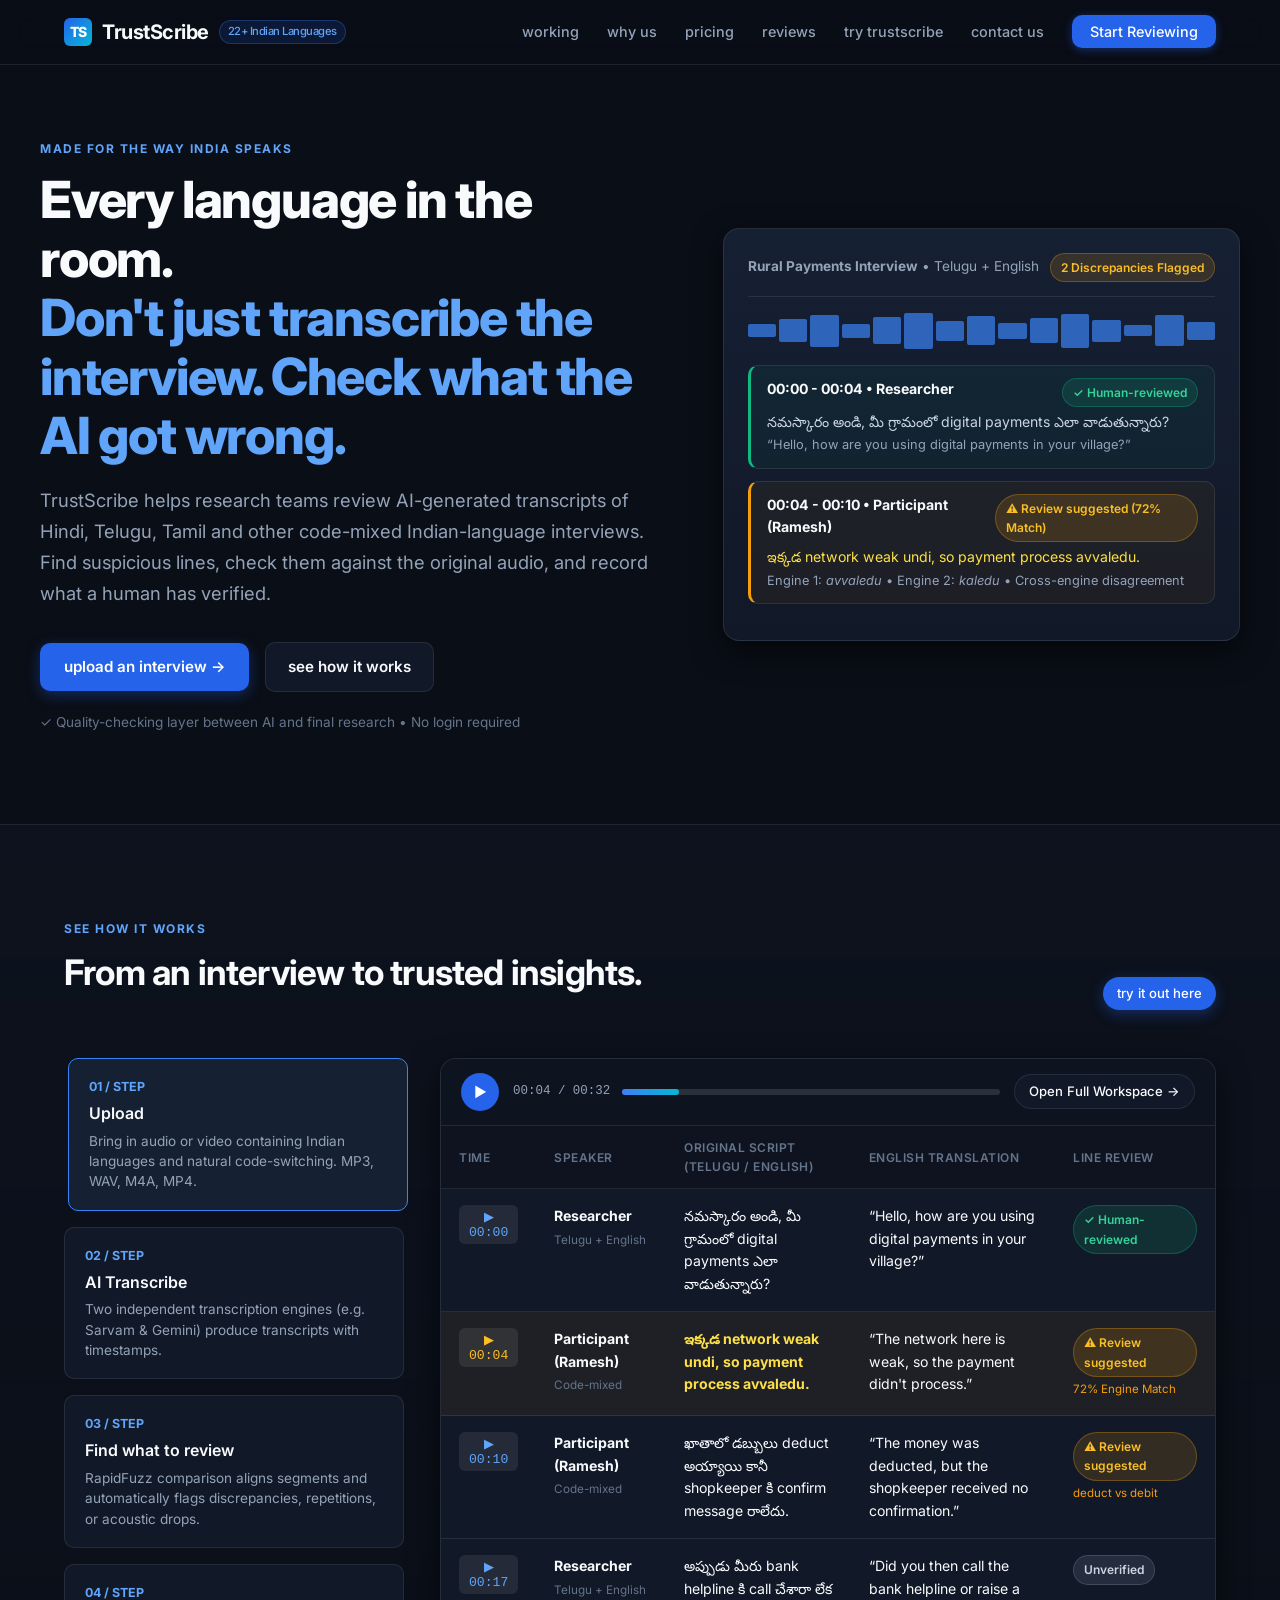
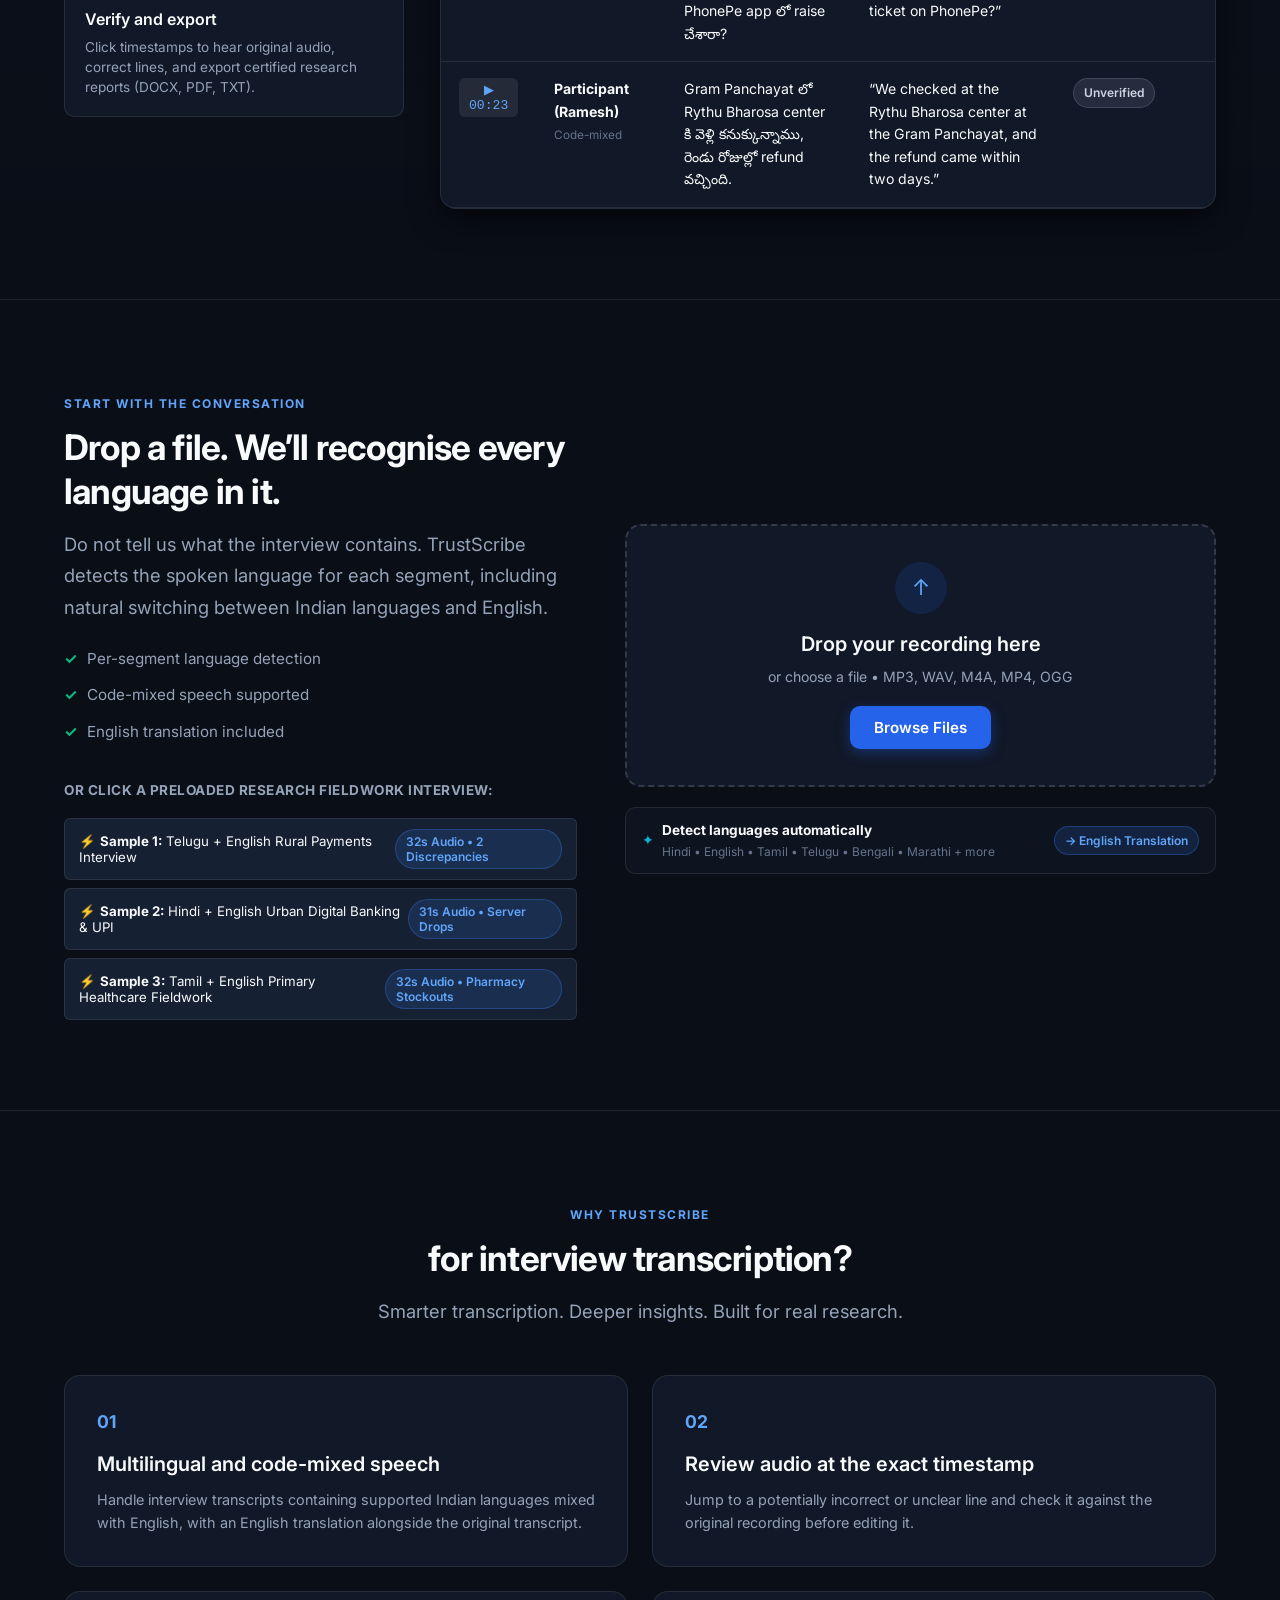
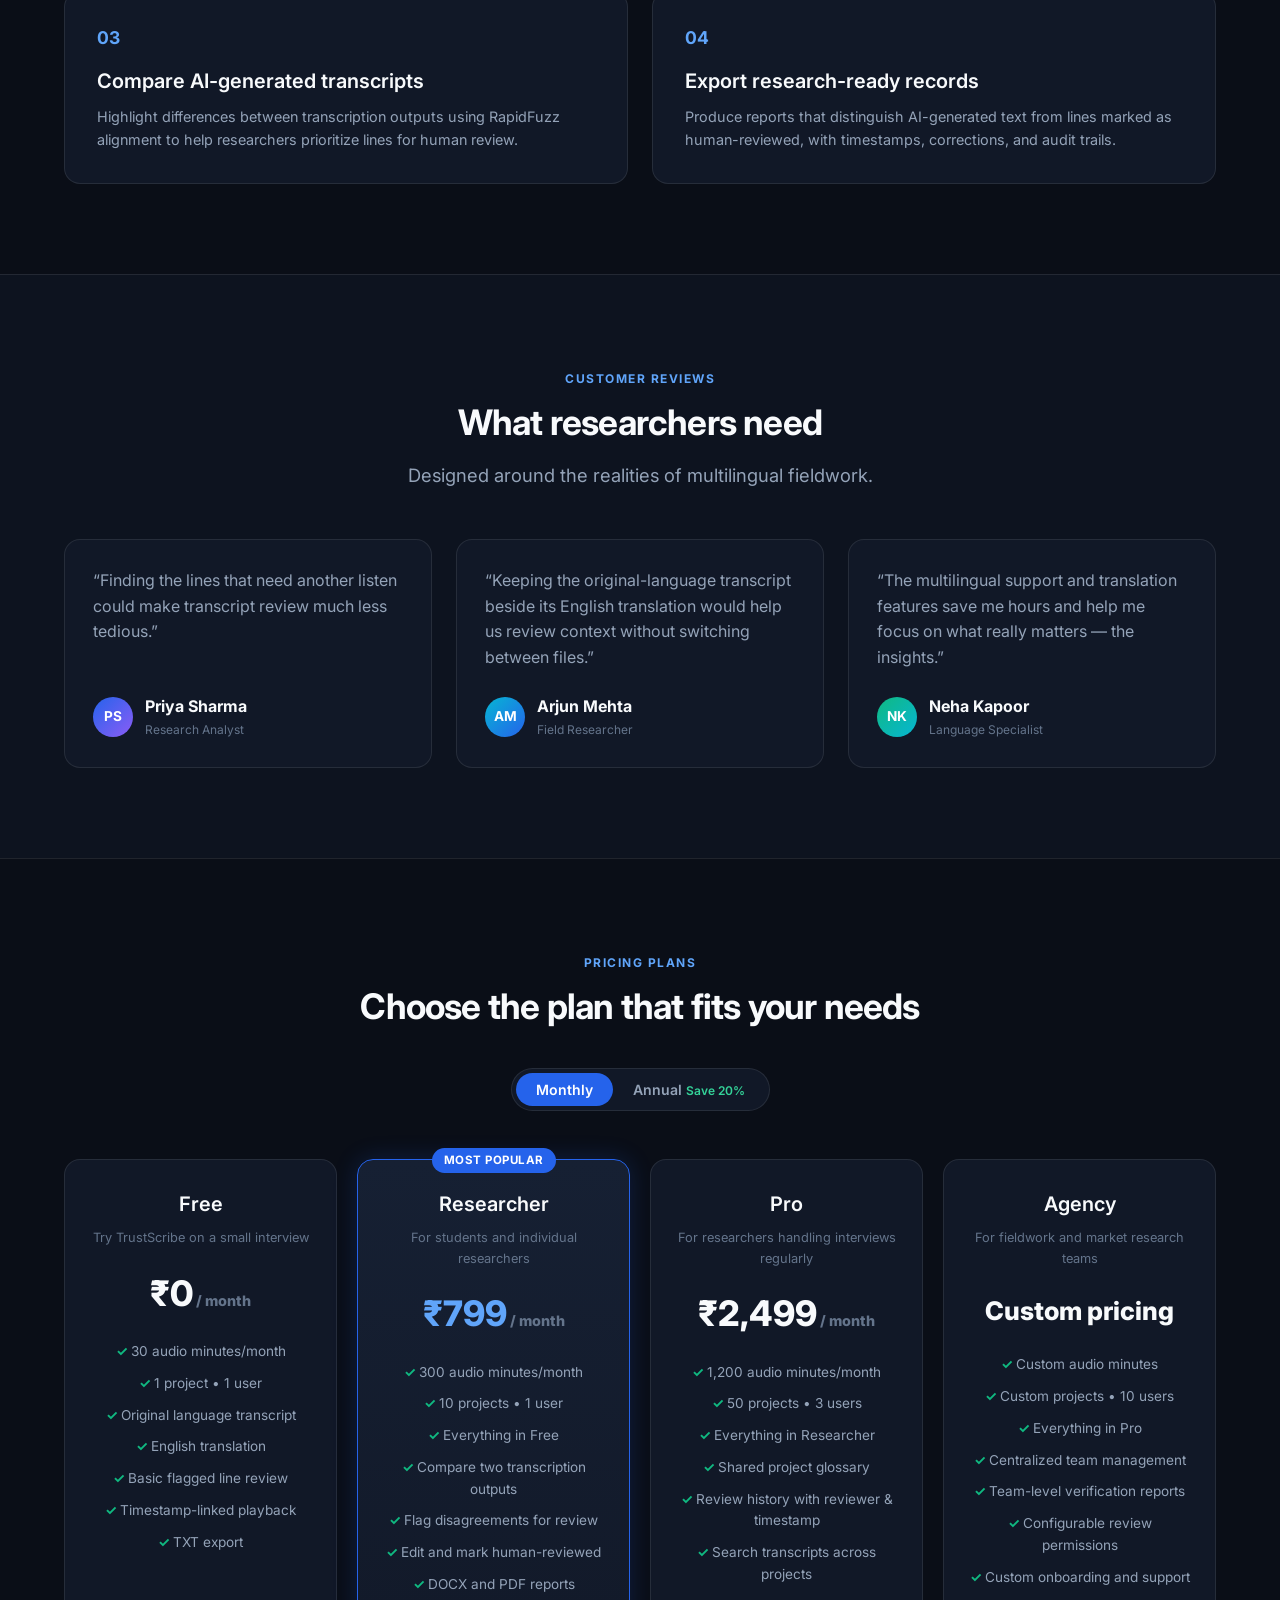
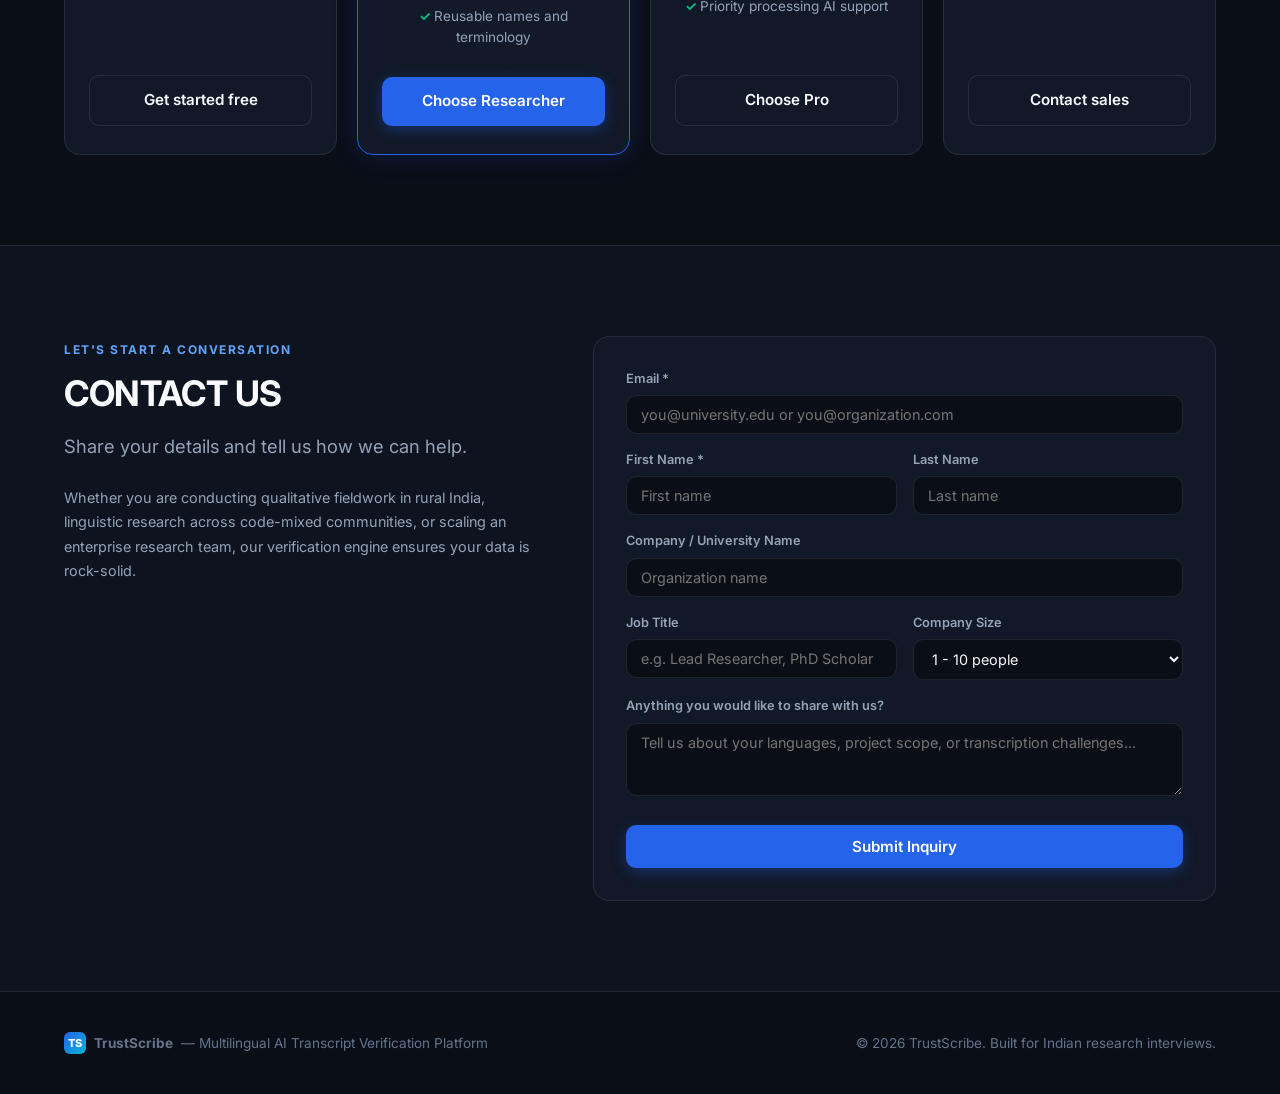
==== commit 1a0dc736: "feat: 28-min long research transcript, selective flagging, Image 1 export tiles, and Image 3 two-col" ====
--- a/frontend/index.html
+++ b/frontend/index.html
@@ -369,7 +369,7 @@
           <div>
             <h3>Researcher</h3>
             <p style="font-size:0.8rem; color:#64748b;">For students and individual researchers</p>
-            <div class="pricing-price" id="priceResearcher" style="color:#60a5fa;">₹499<span style="font-size:0.9rem; color:#64748b;"> / month</span></div>
+            <div class="pricing-price" id="priceResearcher" style="color:#60a5fa;">₹799<span style="font-size:0.9rem; color:#64748b;"> / month</span></div>
             <ul class="pricing-features">
               <li>300 audio minutes/month</li>
               <li>10 projects &bull; 1 user</li>
@@ -389,7 +389,7 @@
           <div>
             <h3>Pro</h3>
             <p style="font-size:0.8rem; color:#64748b;">For researchers handling interviews regularly</p>
-            <div class="pricing-price" id="pricePro">₹1,499<span style="font-size:0.9rem; color:#64748b;"> / month</span></div>
+            <div class="pricing-price" id="pricePro">₹2,499<span style="font-size:0.9rem; color:#64748b;"> / month</span></div>
             <ul class="pricing-features">
               <li>1,200 audio minutes/month</li>
               <li>50 projects &bull; 3 users</li>
@@ -476,8 +476,15 @@
           <textarea class="form-input" id="contactMessage" rows="3" placeholder="Tell us about your languages, project scope, or transcription challenges..."></textarea>
         </div>
         <button type="submit" class="btn-primary" style="margin-top:6px;">Submit Inquiry</button>
-        <p id="contactStatusMsg" style="font-size:0.85rem; color:#34d399; margin-top:8px; display:none;"></p>
       </form>
+
+      <!-- Prominent Success Banner -->
+      <div id="contactSuccessCard" class="contact-success-card" style="display:none;">
+        <div class="success-icon-badge">✓</div>
+        <h3>Thank you for contacting TrustScribe!</h3>
+        <p>Your message has been submitted successfully. Our team will get back to you soon.</p>
+        <button type="button" class="btn-secondary btn-pill" id="btnResetContact">Send another message</button>
+      </div>
     </div>
   </section>
 
--- a/frontend/css/style.css
+++ b/frontend/css/style.css
@@ -909,7 +909,175 @@
   color: var(--text-dim);
 }
 
-/* --- FULL DEDICATED WORKSPACE STYLES (transcript.html) --- */
+/* --- TWO-COLUMN WORKSPACE LAYOUT (Matching Image 3) --- */
+.ws-title-box {
+  display: flex;
+  align-items: center;
+  gap: 12px;
+  background: #0d131f;
+  border: 1px solid var(--border-color);
+  padding: 6px 16px;
+  border-radius: var(--radius-full);
+}
+
+.save-status-pill {
+  font-size: 0.75rem;
+  color: #34d399;
+  font-weight: 600;
+  display: flex;
+  align-items: center;
+  gap: 4px;
+}
+
+.ws-main-layout {
+  display: grid;
+  grid-template-columns: 1fr 350px;
+  gap: 24px;
+  padding: 24px;
+  max-width: 1480px;
+  margin: 0 auto;
+  width: 100%;
+  align-items: start;
+}
+
+.ws-transcript-col {
+  display: flex;
+  flex-direction: column;
+  gap: 12px;
+}
+
+.ws-sidebar-col {
+  position: sticky;
+  top: 80px;
+  background: var(--bg-card);
+  border: 1px solid var(--border-color);
+  border-radius: var(--radius-lg);
+  overflow: hidden;
+  box-shadow: var(--shadow-md);
+}
+
+.sidebar-tab-bar {
+  display: flex;
+  background: #0d131f;
+  border-bottom: 1px solid var(--border-color);
+}
+
+.sidebar-tab-btn {
+  flex: 1;
+  padding: 12px 8px;
+  background: transparent;
+  border: none;
+  color: var(--text-muted);
+  font-size: 0.82rem;
+  font-weight: 600;
+  cursor: pointer;
+  transition: all 0.15s;
+  text-align: center;
+  border-bottom: 2px solid transparent;
+}
+
+.sidebar-tab-btn.active {
+  color: #60a5fa;
+  border-bottom-color: #3b82f6;
+  background: rgba(59, 130, 246, 0.05);
+}
+
+.sidebar-tab-content {
+  padding: 20px;
+  max-height: calc(100vh - 160px);
+  overflow-y: auto;
+}
+
+/* Transcript Row (matching Image 3 clean table style) */
+.transcript-row-card {
+  background: var(--bg-card);
+  border: 1px solid var(--border-color);
+  border-radius: var(--radius-md);
+  padding: 16px 20px;
+  display: grid;
+  grid-template-columns: 85px 150px 1fr;
+  gap: 18px;
+  align-items: start;
+  transition: all 0.2s;
+}
+
+.transcript-row-card:hover {
+  background: #141c2e;
+  border-color: rgba(255, 255, 255, 0.18);
+}
+
+.transcript-row-card.playing {
+  border-color: #3b82f6;
+  background: #162238;
+  box-shadow: 0 0 16px rgba(59, 130, 246, 0.25);
+}
+
+.transcript-row-card.flagged-row {
+  border-left: 4px solid var(--accent-amber);
+  background: rgba(245, 158, 11, 0.04);
+}
+
+.transcript-row-card.verified-row {
+  border-left: 4px solid var(--accent-emerald);
+}
+
+.speaker-pill {
+  display: inline-block;
+  padding: 4px 10px;
+  border-radius: 6px;
+  font-size: 0.78rem;
+  font-weight: 600;
+  white-space: nowrap;
+  overflow: hidden;
+  text-overflow: ellipsis;
+  max-width: 140px;
+}
+
+.speaker-lavender {
+  background: #2e2640;
+  color: #d8b4fe;
+  border: 1px solid rgba(168, 85, 247, 0.3);
+}
+
+.speaker-blue {
+  background: #172554;
+  color: #93c5fd;
+  border: 1px solid rgba(59, 130, 246, 0.3);
+}
+
+.speaker-emerald {
+  background: #064e3b;
+  color: #6ee7b7;
+  border: 1px solid rgba(16, 185, 129, 0.3);
+}
+
+.speaker-rose {
+  background: #4c1d24;
+  color: #fda4af;
+  border: 1px solid rgba(244, 63, 94, 0.3);
+}
+
+.discrepancy-inline-highlight {
+  background: rgba(245, 158, 11, 0.2);
+  color: #fde047;
+  border-bottom: 2px dashed #f59e0b;
+  padding: 1px 4px;
+  border-radius: 3px;
+  font-weight: 600;
+}
+
+@media (max-width: 1100px) {
+  .ws-main-layout {
+    grid-template-columns: 1fr;
+  }
+  .ws-sidebar-col {
+    position: static;
+  }
+  .transcript-row-card {
+    grid-template-columns: 1fr;
+    gap: 10px;
+  }
+}
 .workspace-page {
   background: #090d16;
   min-height: 100vh;
@@ -1177,7 +1345,133 @@
   color: #fff;
 }
 
-/* --- MODAL DIALOGS --- */
+/* --- EXPORT MODAL CARDS (Matching User Image 1 Exactly) --- */
+.export-dialog-box {
+  background: #0d111a;
+  border: 1px solid rgba(255, 255, 255, 0.12);
+  border-radius: 14px;
+  padding: 36px 32px;
+  max-width: 560px;
+  width: 92%;
+  box-shadow: 0 25px 60px rgba(0, 0, 0, 0.8);
+  color: #fff;
+}
+
+.export-modal-title {
+  color: #7986cb;
+  font-size: 1.5rem;
+  font-weight: 700;
+  margin-bottom: 8px;
+  letter-spacing: -0.3px;
+}
+
+.export-modal-desc {
+  color: #e2e8f0;
+  font-size: 0.86rem;
+  line-height: 1.5;
+  margin-bottom: 18px;
+}
+
+.export-modal-subhead {
+  color: #ffffff;
+  font-size: 1.25rem;
+  font-weight: 700;
+  margin-bottom: 18px;
+}
+
+.export-2x2-grid {
+  display: grid;
+  grid-template-columns: 1fr 1fr;
+  gap: 20px;
+}
+
+.export-tile-img1 {
+  background: #090d15;
+  border: 2px solid #38bdf8;
+  border-radius: 4px;
+  aspect-ratio: 1 / 0.95;
+  display: flex;
+  flex-direction: column;
+  align-items: center;
+  justify-content: center;
+  cursor: pointer;
+  transition: all 0.2s ease-in-out;
+  padding: 24px 12px;
+  text-align: center;
+  user-select: none;
+}
+
+.export-tile-img1:hover {
+  background: #101827;
+  border-color: #60a5fa;
+  box-shadow: 0 0 24px rgba(56, 189, 248, 0.35);
+  transform: translateY(-2px);
+}
+
+.export-tile-img1 svg {
+  margin-bottom: 12px;
+  stroke: #ffffff;
+}
+
+.export-tile-img1 .tile-name {
+  color: #e879f9;
+  font-size: 1.15rem;
+  font-weight: 700;
+  line-height: 1.25;
+}
+
+.export-tile-img1 .tile-ext {
+  color: #e879f9;
+  font-size: 0.95rem;
+  font-weight: 600;
+  margin-top: 2px;
+}
+
+/* --- CONTACT SUCCESS CARD --- */
+.contact-success-card {
+  background: linear-gradient(180deg, #13221d 0%, #111827 100%);
+  border: 1px solid rgba(16, 185, 129, 0.3);
+  border-radius: var(--radius-lg);
+  padding: 36px 32px;
+  text-align: center;
+  box-shadow: 0 10px 30px rgba(0, 0, 0, 0.5);
+  animation: fadeIn 0.3s ease-in-out;
+}
+
+.success-icon-badge {
+  width: 56px;
+  height: 56px;
+  border-radius: 50%;
+  background: rgba(16, 185, 129, 0.2);
+  border: 2px solid #10b981;
+  color: #34d399;
+  font-size: 1.8rem;
+  font-weight: 800;
+  display: flex;
+  align-items: center;
+  justify-content: center;
+  margin: 0 auto 18px;
+}
+
+.contact-success-card h3 {
+  font-size: 1.35rem;
+  font-weight: 700;
+  color: #f8fafc;
+  margin-bottom: 8px;
+}
+
+.contact-success-card p {
+  color: #94a3b8;
+  font-size: 0.95rem;
+  line-height: 1.6;
+  max-width: 480px;
+  margin: 0 auto 24px;
+}
+
+@keyframes fadeIn {
+  from { opacity: 0; transform: translateY(8px); }
+  to { opacity: 1; transform: translateY(0); }
+}
 .app-dialog {
   border: none;
   background: transparent;
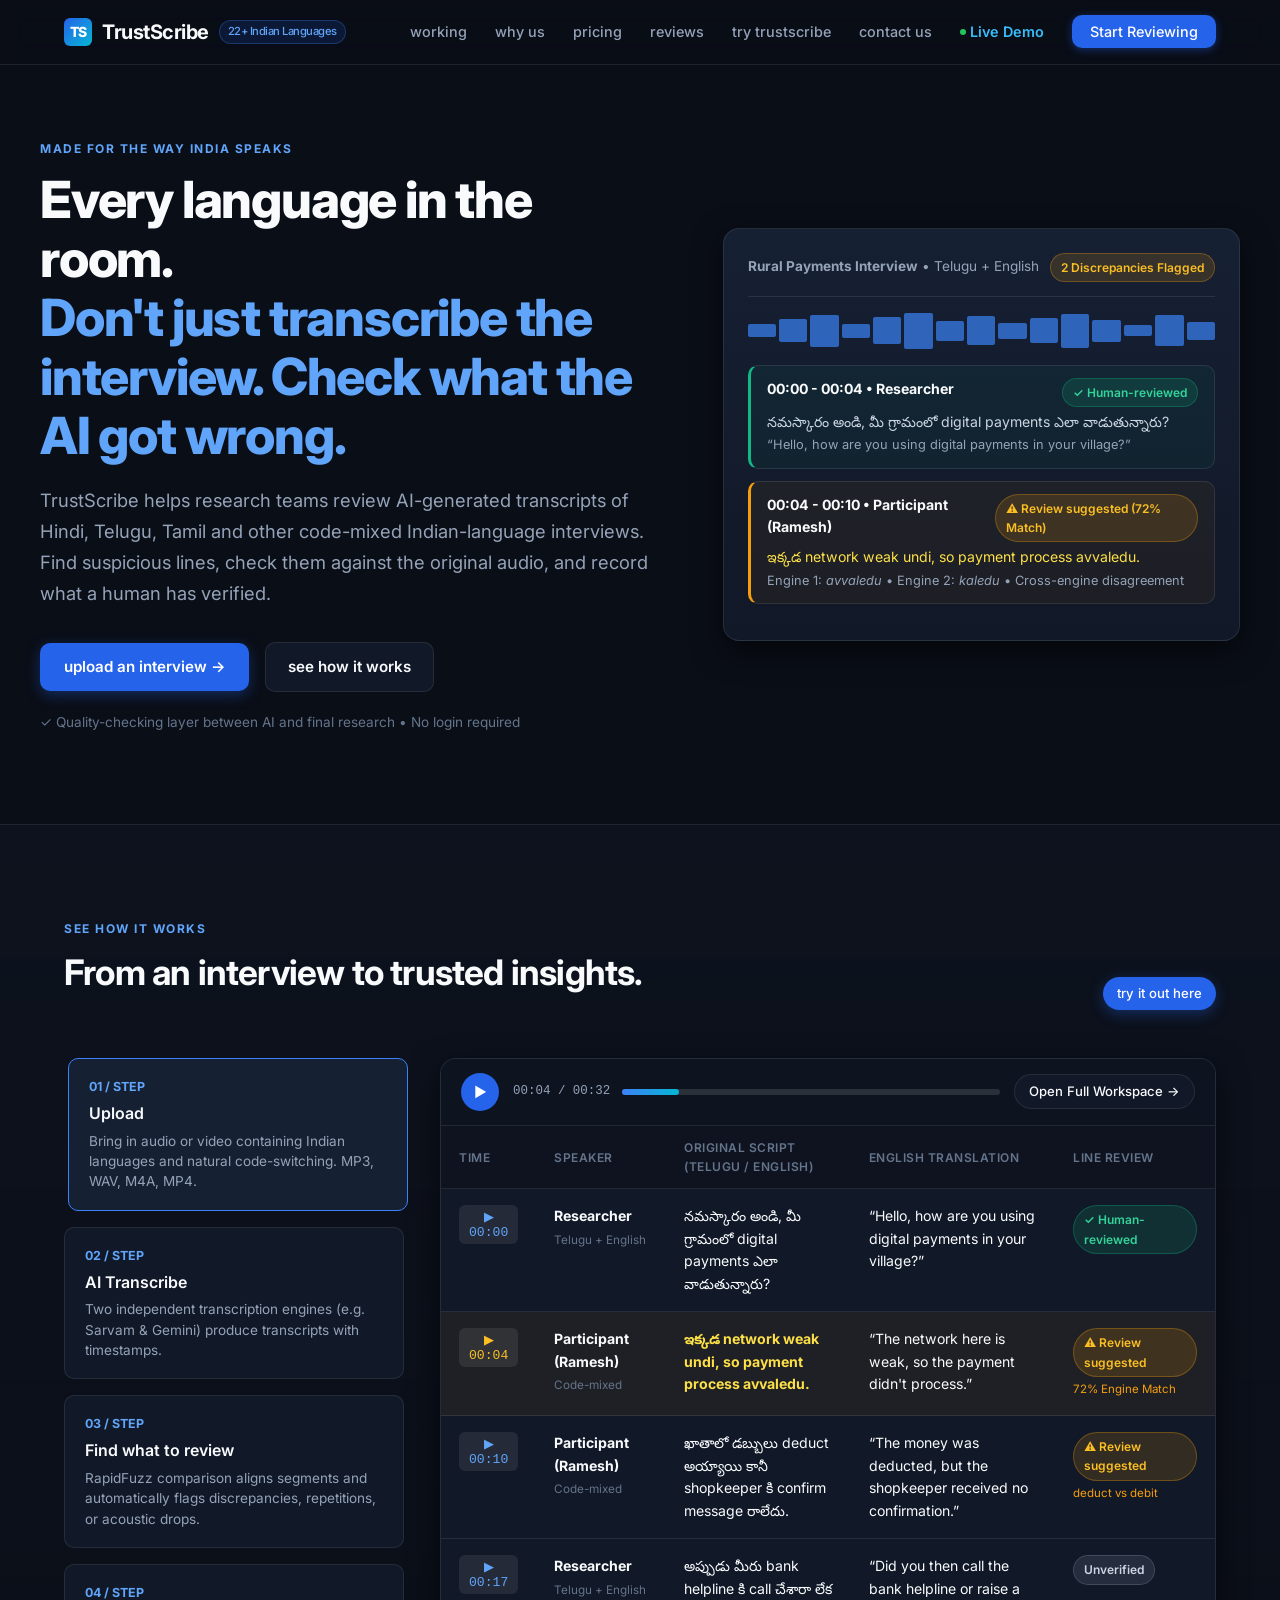
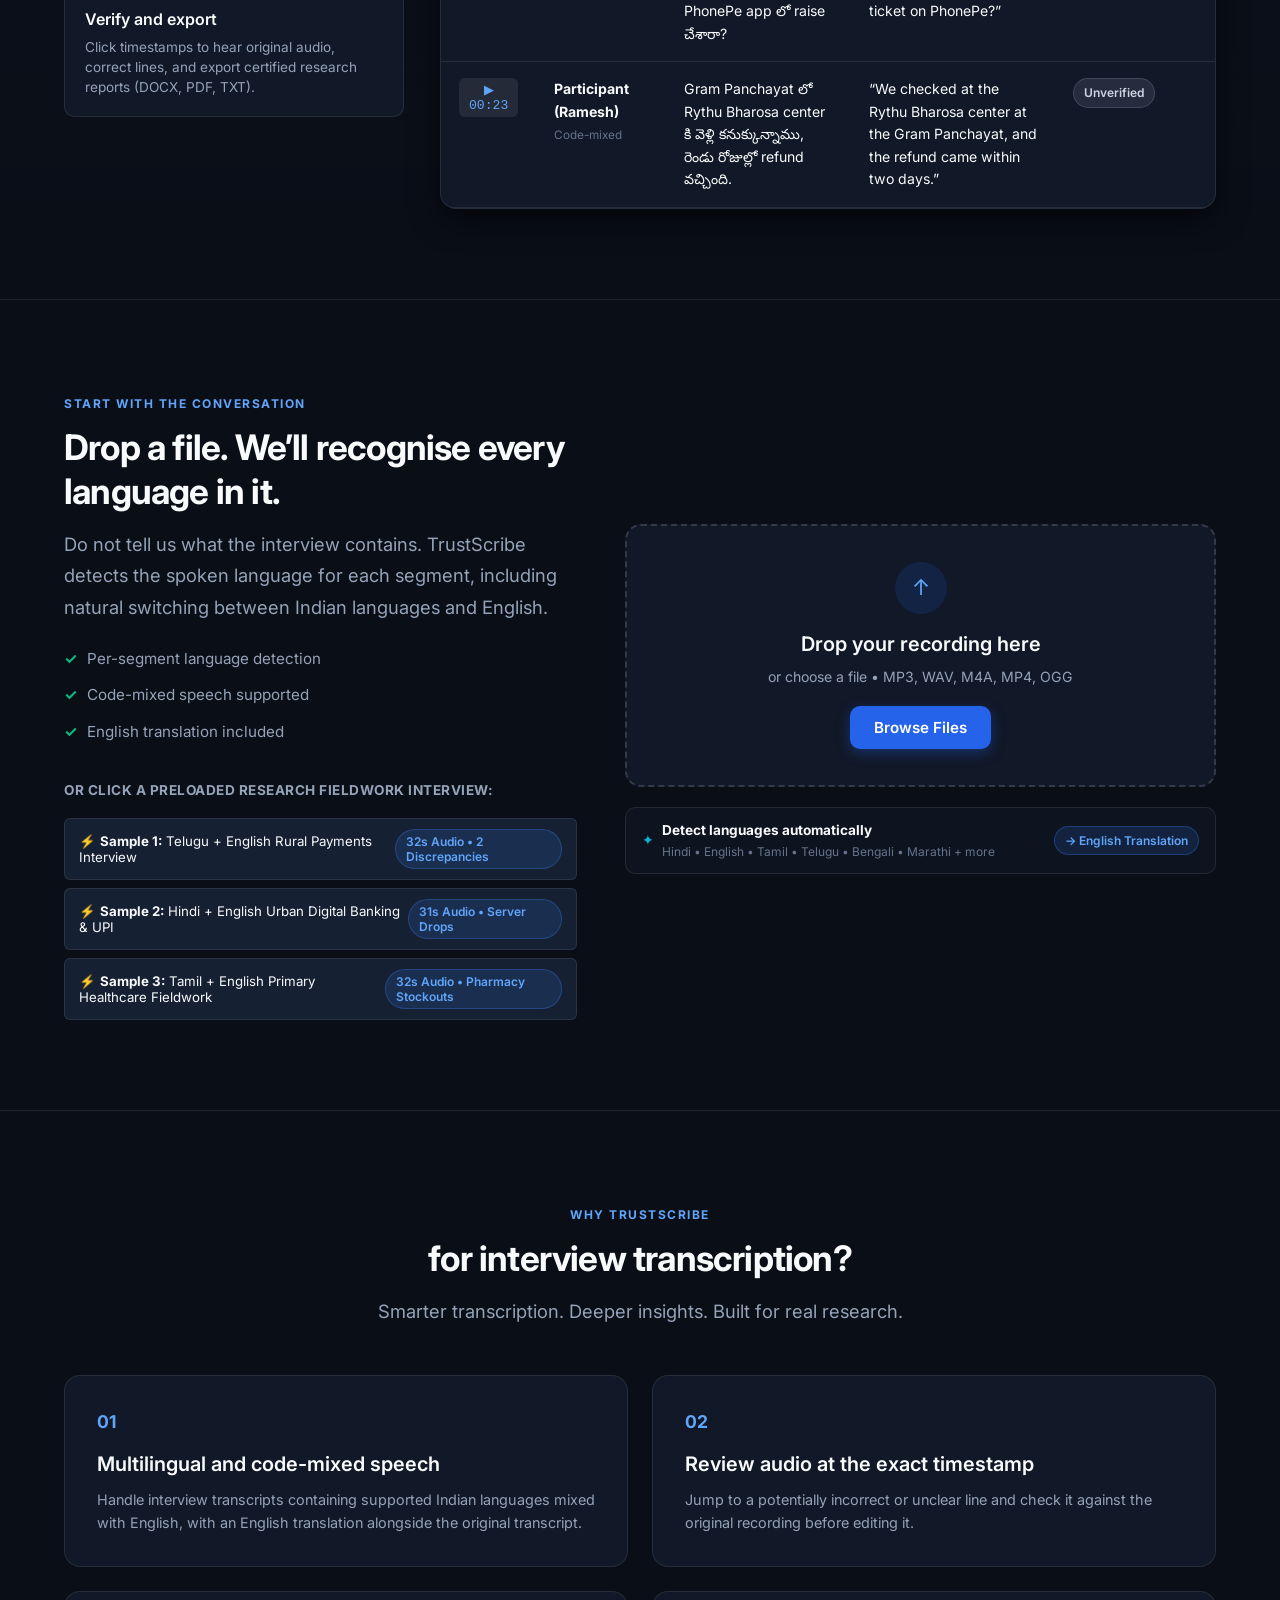
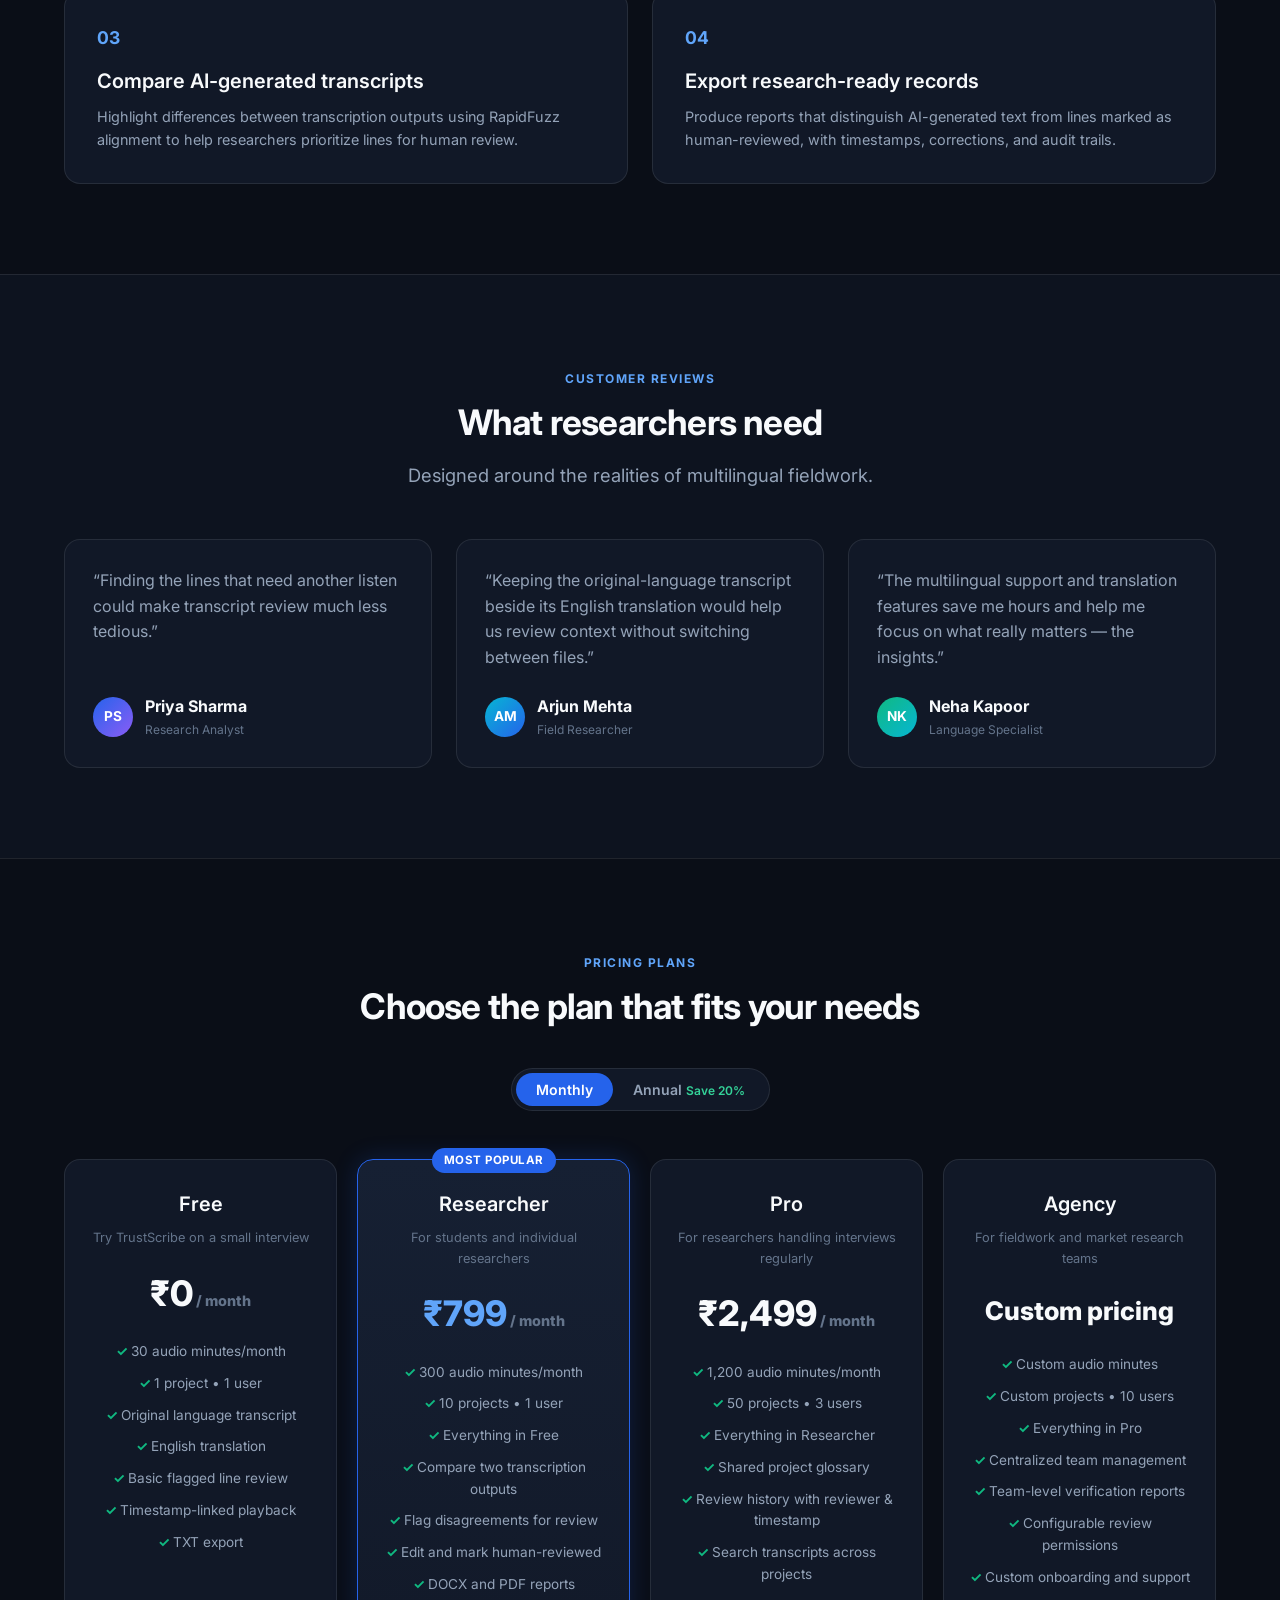
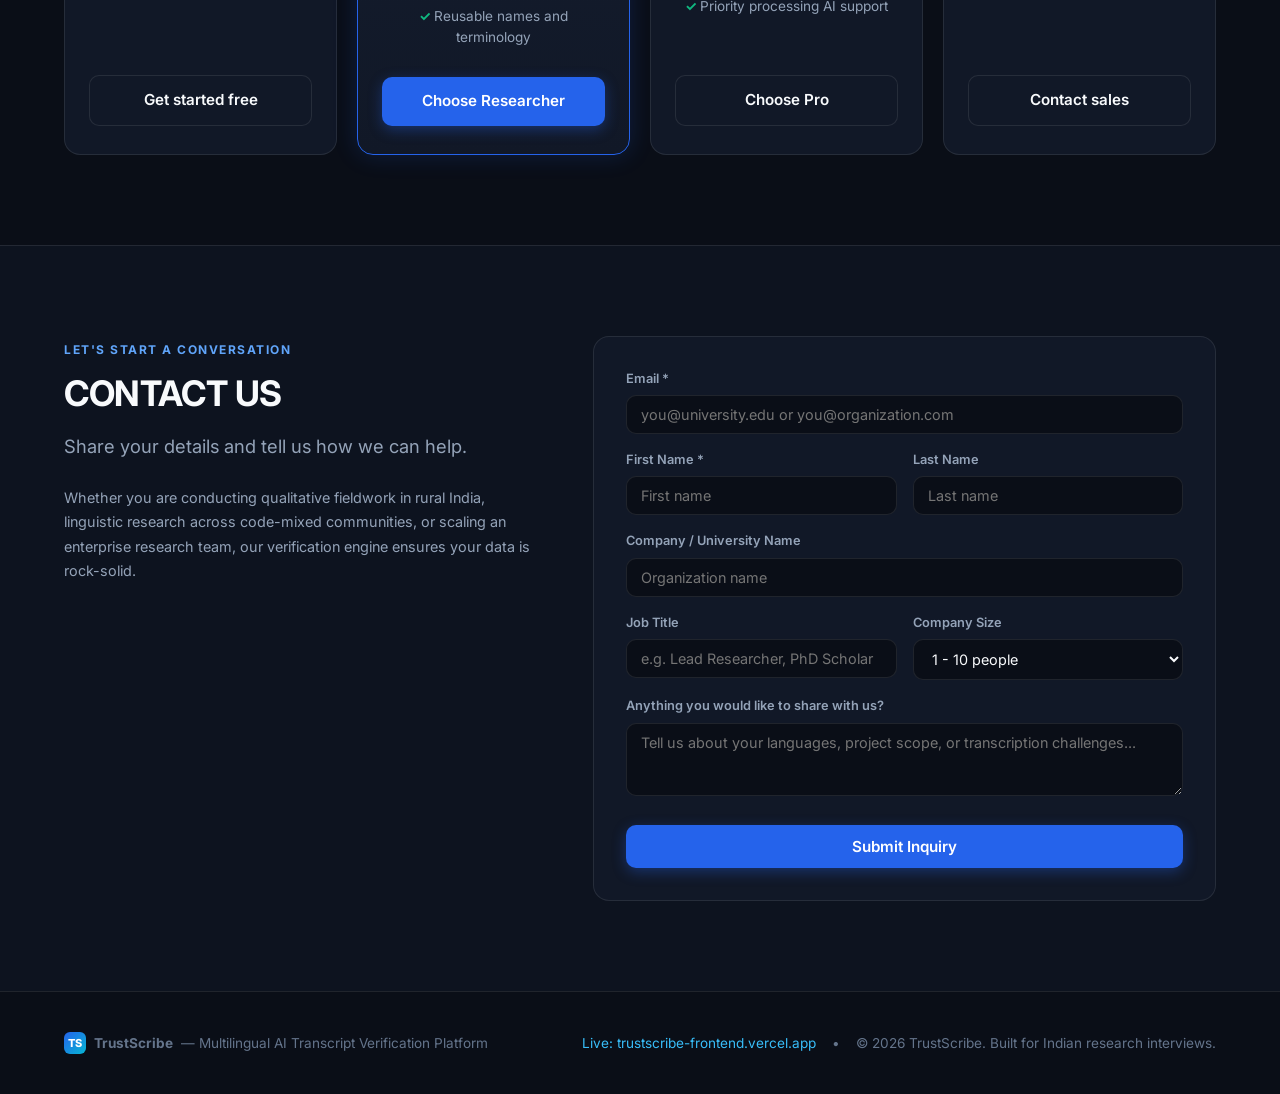
==== commit 9d157730: "feat: highlight live demo link https://trustscribe-frontend.vercel.app/ in frontend navigation, foot" ====
--- a/frontend/index.html
+++ b/frontend/index.html
@@ -26,6 +26,7 @@
         <li><a href="#reviews">reviews</a></li>
         <li><a href="#upload">try trustscribe</a></li>
         <li><a href="#contact">contact us</a></li>
+        <li><a href="https://trustscribe-frontend.vercel.app/" target="_blank" style="color:#38bdf8; font-weight:600; display:flex; align-items:center; gap:4px;"><span style="display:inline-block; width:6px; height:6px; border-radius:50%; background:#22c55e;"></span>Live Demo</a></li>
         <li><a href="#upload" class="nav-cta-btn">Start Reviewing</a></li>
       </ul>
     </div>
@@ -496,7 +497,11 @@
         <span style="font-weight:700;">TrustScribe</span>
         <span style="color:#64748b;">— Multilingual AI Transcript Verification Platform</span>
       </div>
-      <div>&copy; 2026 TrustScribe. Built for Indian research interviews.</div>
+      <div style="display:flex; align-items:center; gap:16px;">
+        <a href="https://trustscribe-frontend.vercel.app/" target="_blank" style="color:#38bdf8; font-size:0.85rem; text-decoration:none;">Live: trustscribe-frontend.vercel.app</a>
+        <span style="color:#64748b;">&bull;</span>
+        <div style="color:#64748b; font-size:0.85rem;">&copy; 2026 TrustScribe. Built for Indian research interviews.</div>
+      </div>
     </div>
   </footer>
 
@@ -532,7 +537,7 @@
     </div>
   </div>
 
-  <audio id="demoAudioPlayer" preload="auto" src="http://127.0.0.1:8000/stream-audio/sample_rural_payments_telugu_en.wav"></audio>
+  <audio id="demoAudioPlayer" preload="auto"></audio>
 
   <script src="js/api.js"></script>
   <script src="js/landing.js"></script>
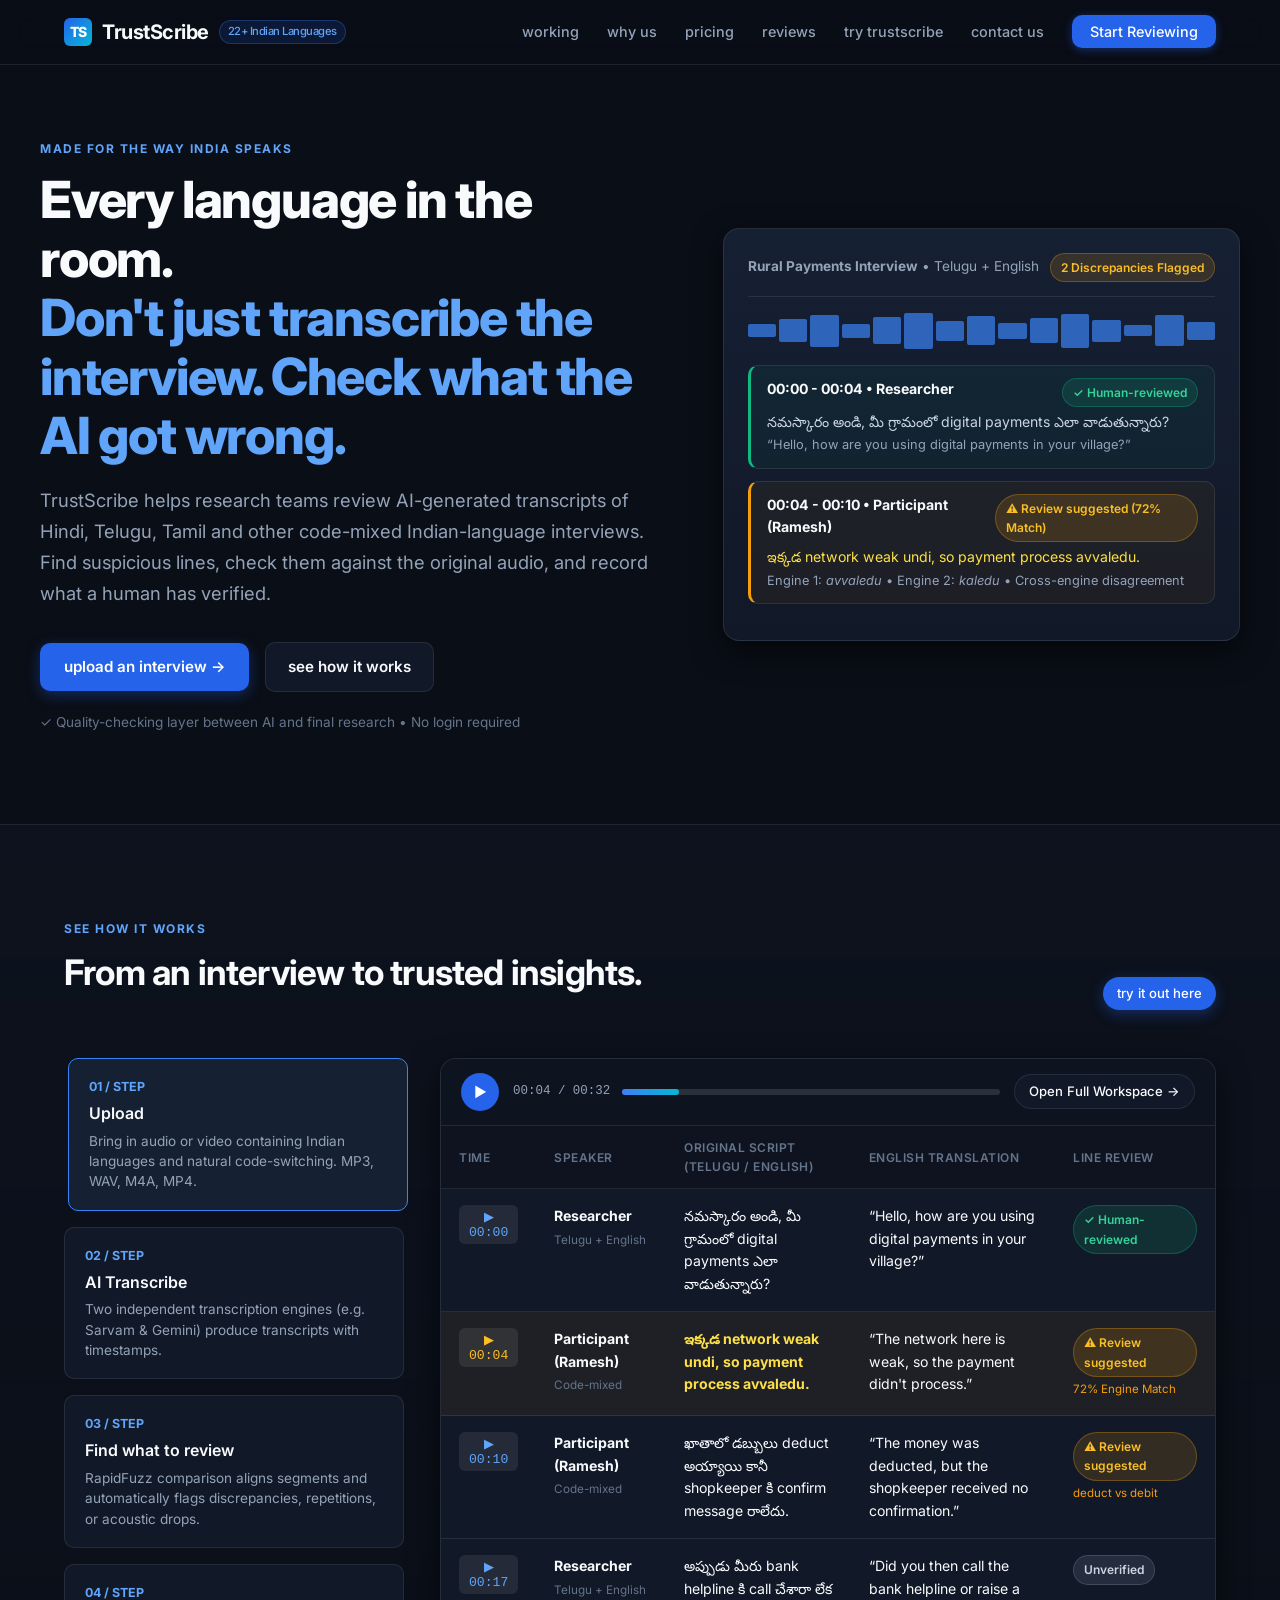
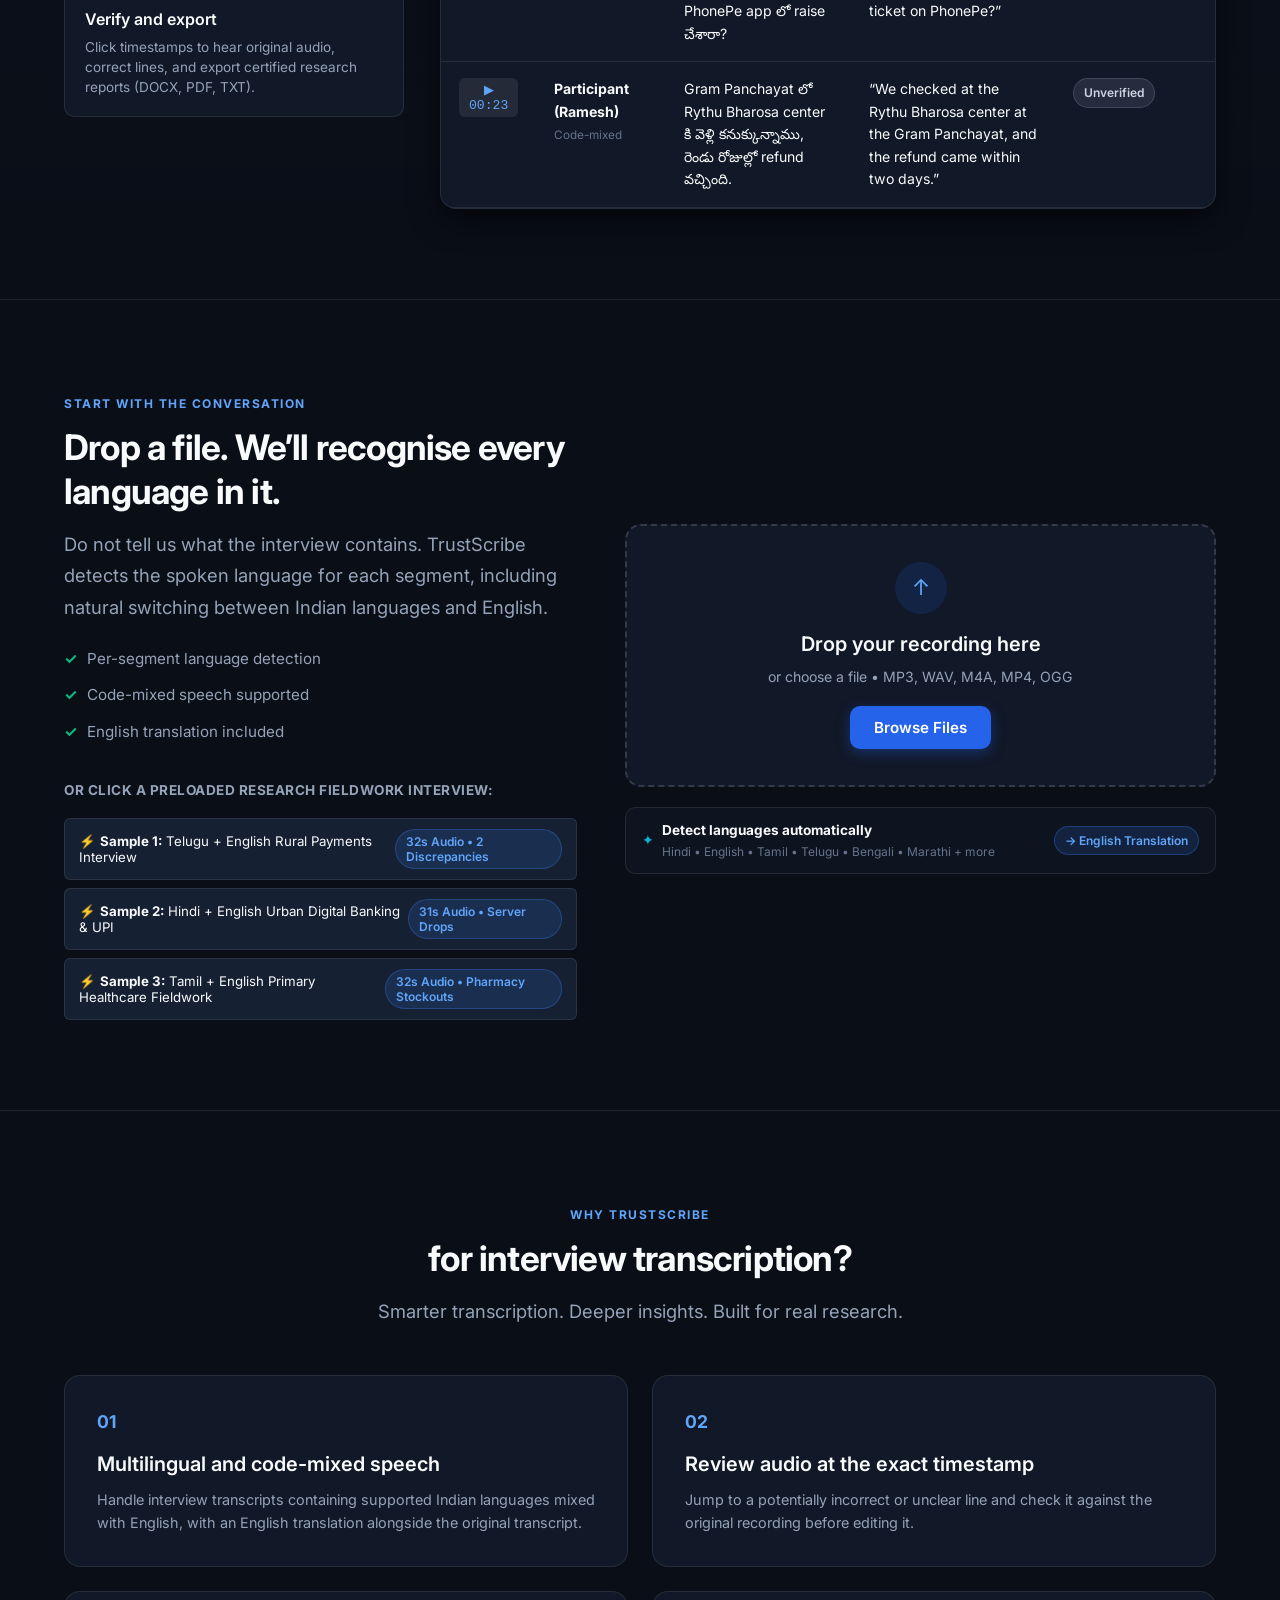
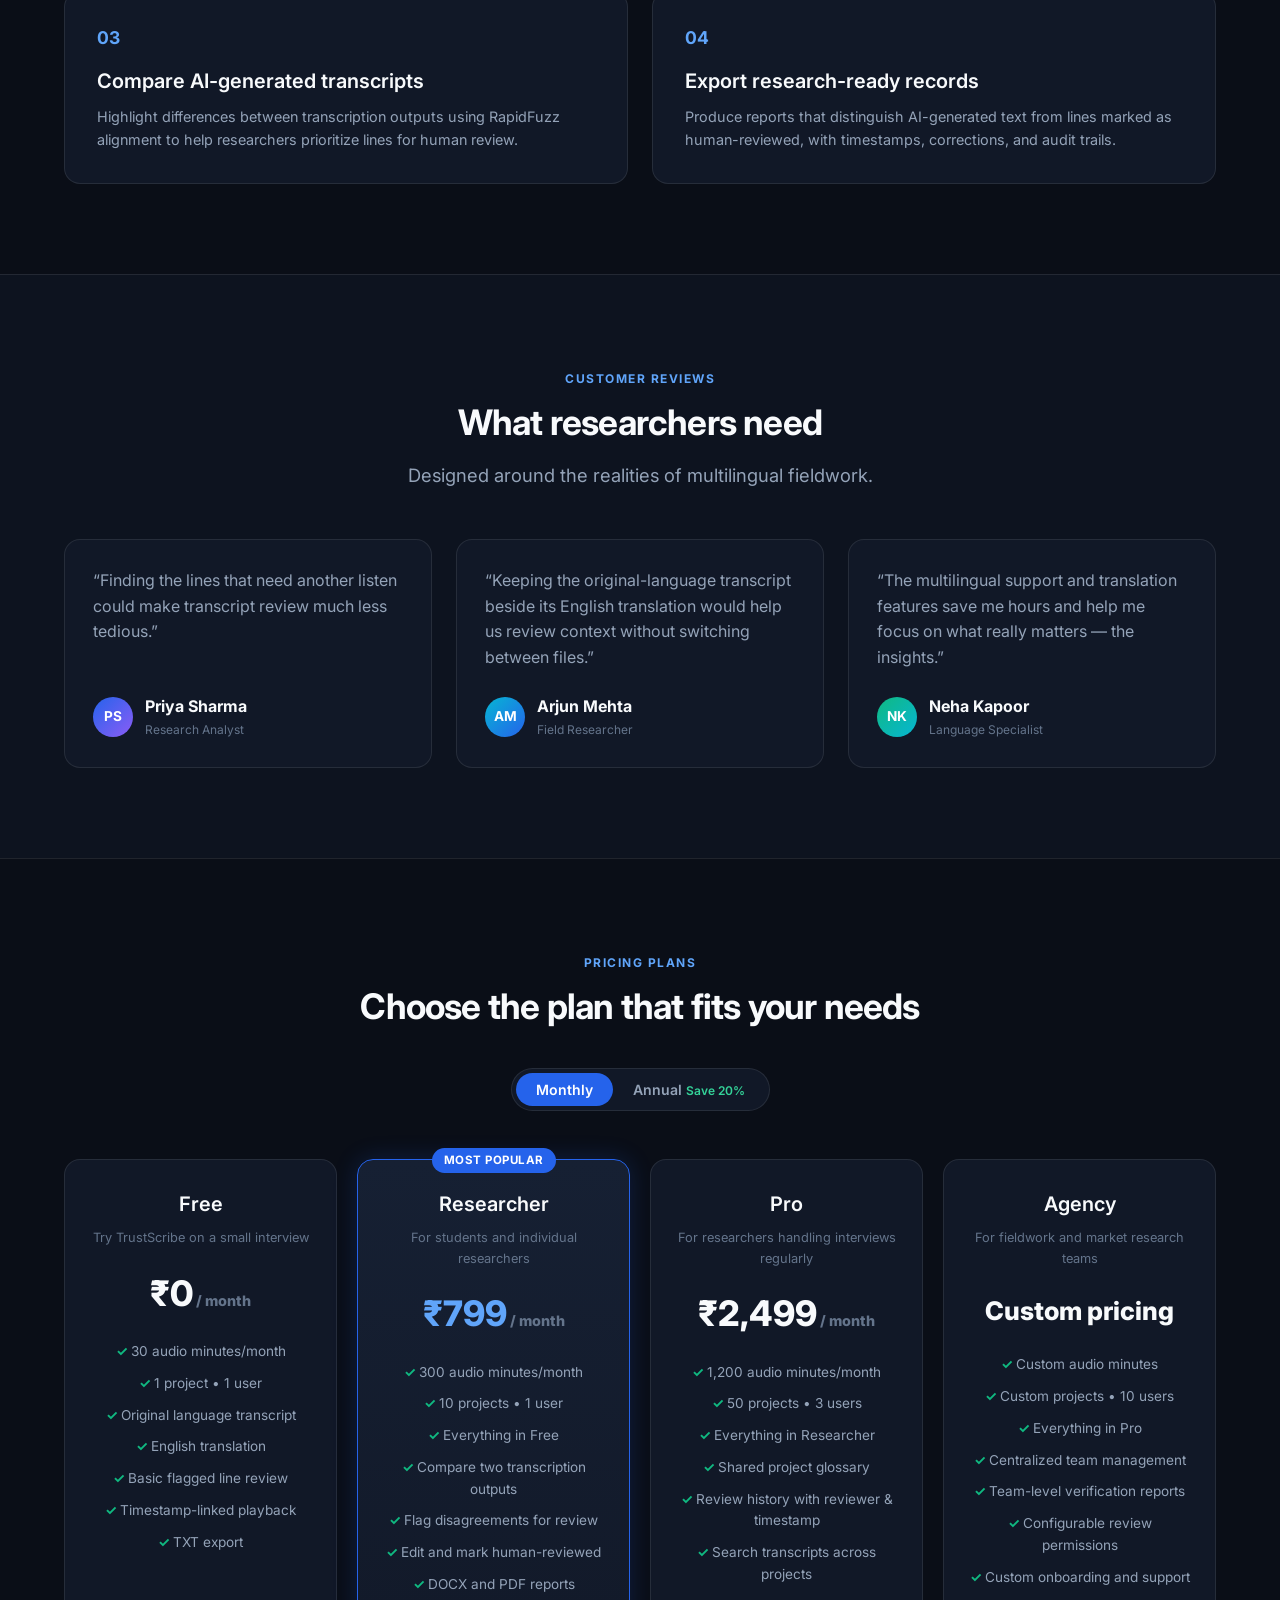
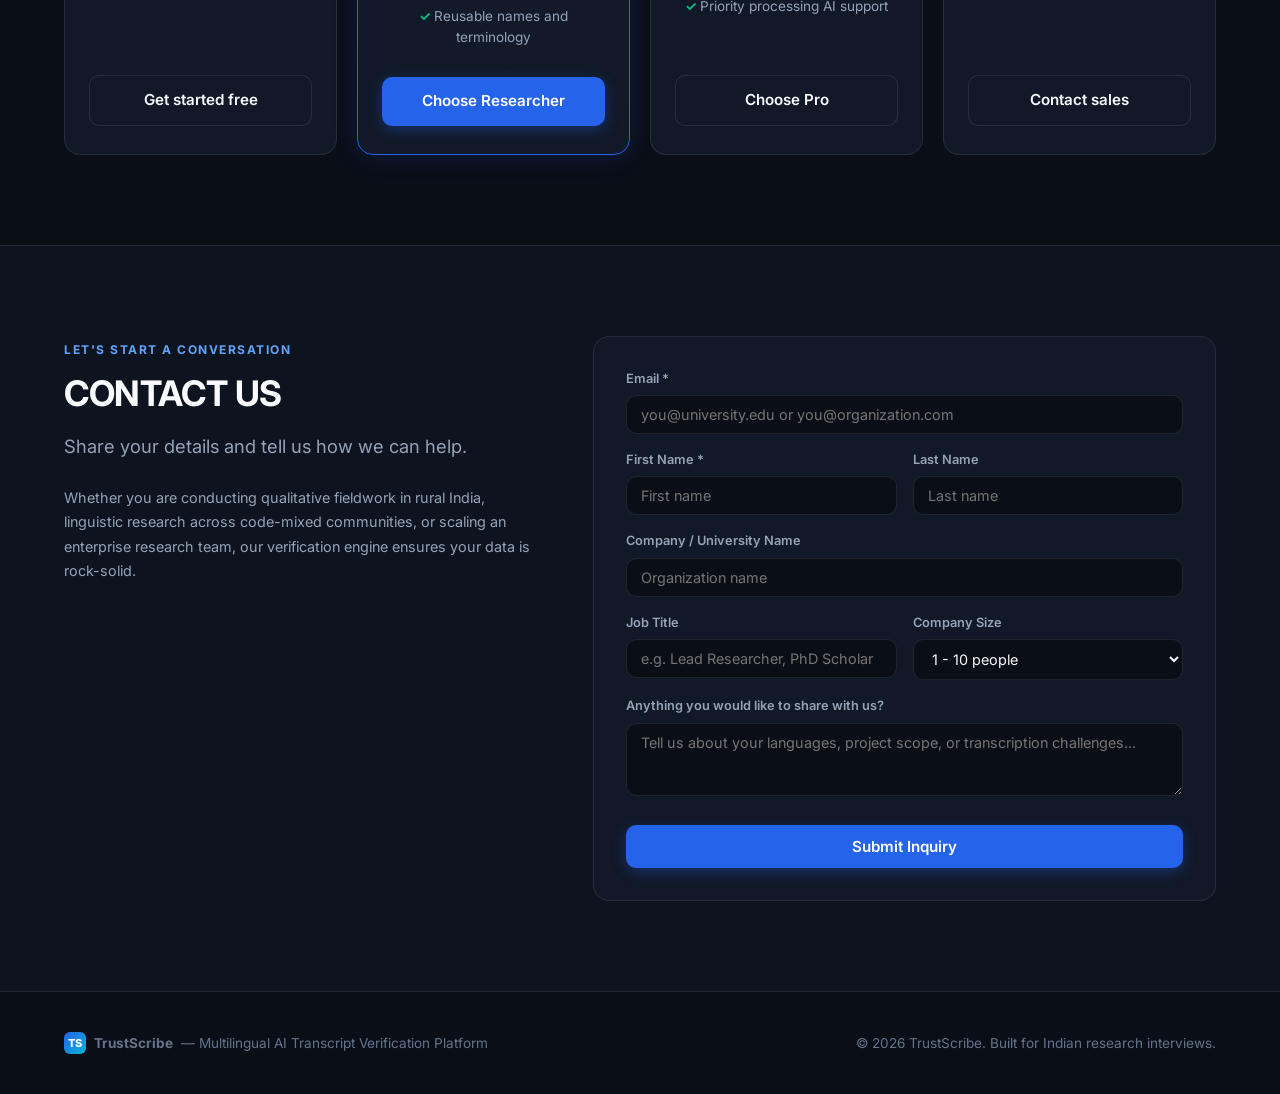
==== commit a40239c8: "revert: remove live demo link from web app navigation and footer (keep only in README.md)" ====
--- a/frontend/index.html
+++ b/frontend/index.html
@@ -26,7 +26,6 @@
         <li><a href="#reviews">reviews</a></li>
         <li><a href="#upload">try trustscribe</a></li>
         <li><a href="#contact">contact us</a></li>
-        <li><a href="https://trustscribe-frontend.vercel.app/" target="_blank" style="color:#38bdf8; font-weight:600; display:flex; align-items:center; gap:4px;"><span style="display:inline-block; width:6px; height:6px; border-radius:50%; background:#22c55e;"></span>Live Demo</a></li>
         <li><a href="#upload" class="nav-cta-btn">Start Reviewing</a></li>
       </ul>
     </div>
@@ -497,11 +496,7 @@
         <span style="font-weight:700;">TrustScribe</span>
         <span style="color:#64748b;">— Multilingual AI Transcript Verification Platform</span>
       </div>
-      <div style="display:flex; align-items:center; gap:16px;">
-        <a href="https://trustscribe-frontend.vercel.app/" target="_blank" style="color:#38bdf8; font-size:0.85rem; text-decoration:none;">Live: trustscribe-frontend.vercel.app</a>
-        <span style="color:#64748b;">&bull;</span>
-        <div style="color:#64748b; font-size:0.85rem;">&copy; 2026 TrustScribe. Built for Indian research interviews.</div>
-      </div>
+      <div>&copy; 2026 TrustScribe. Built for Indian research interviews.</div>
     </div>
   </footer>
 
